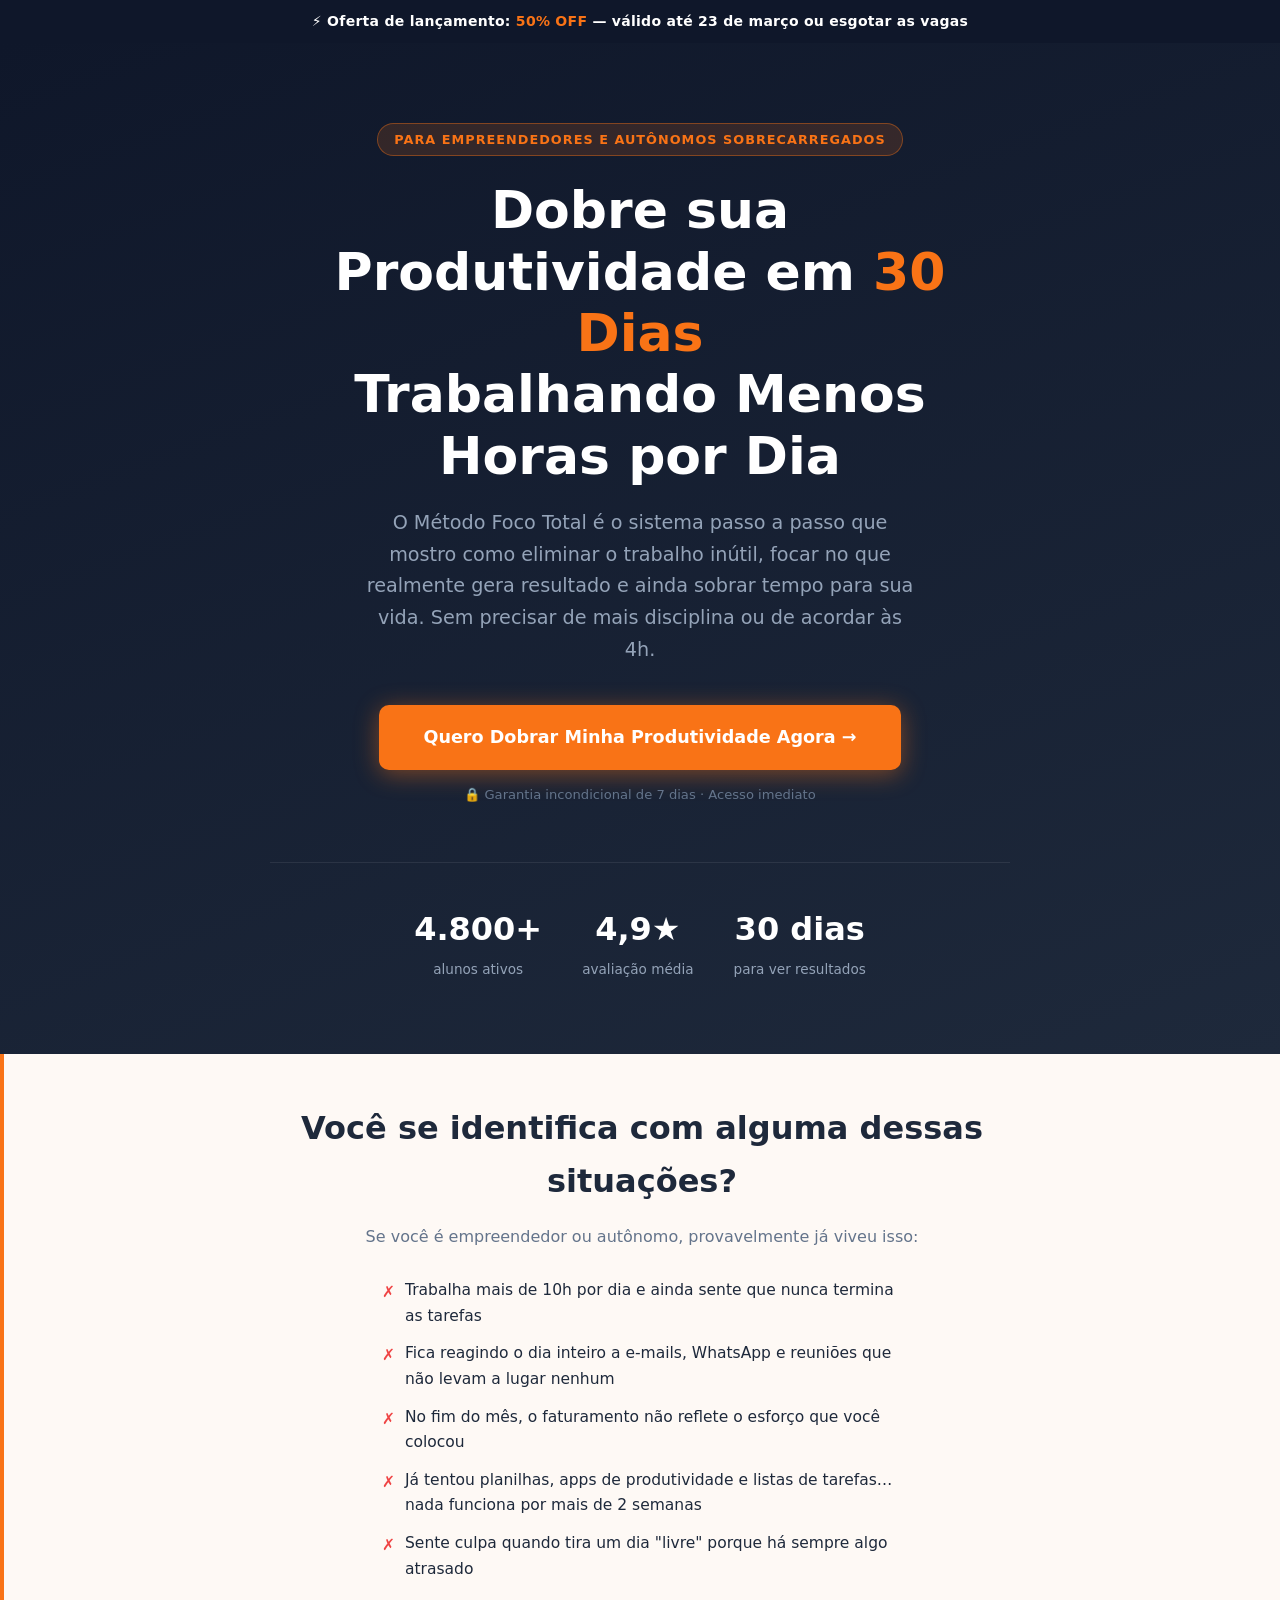
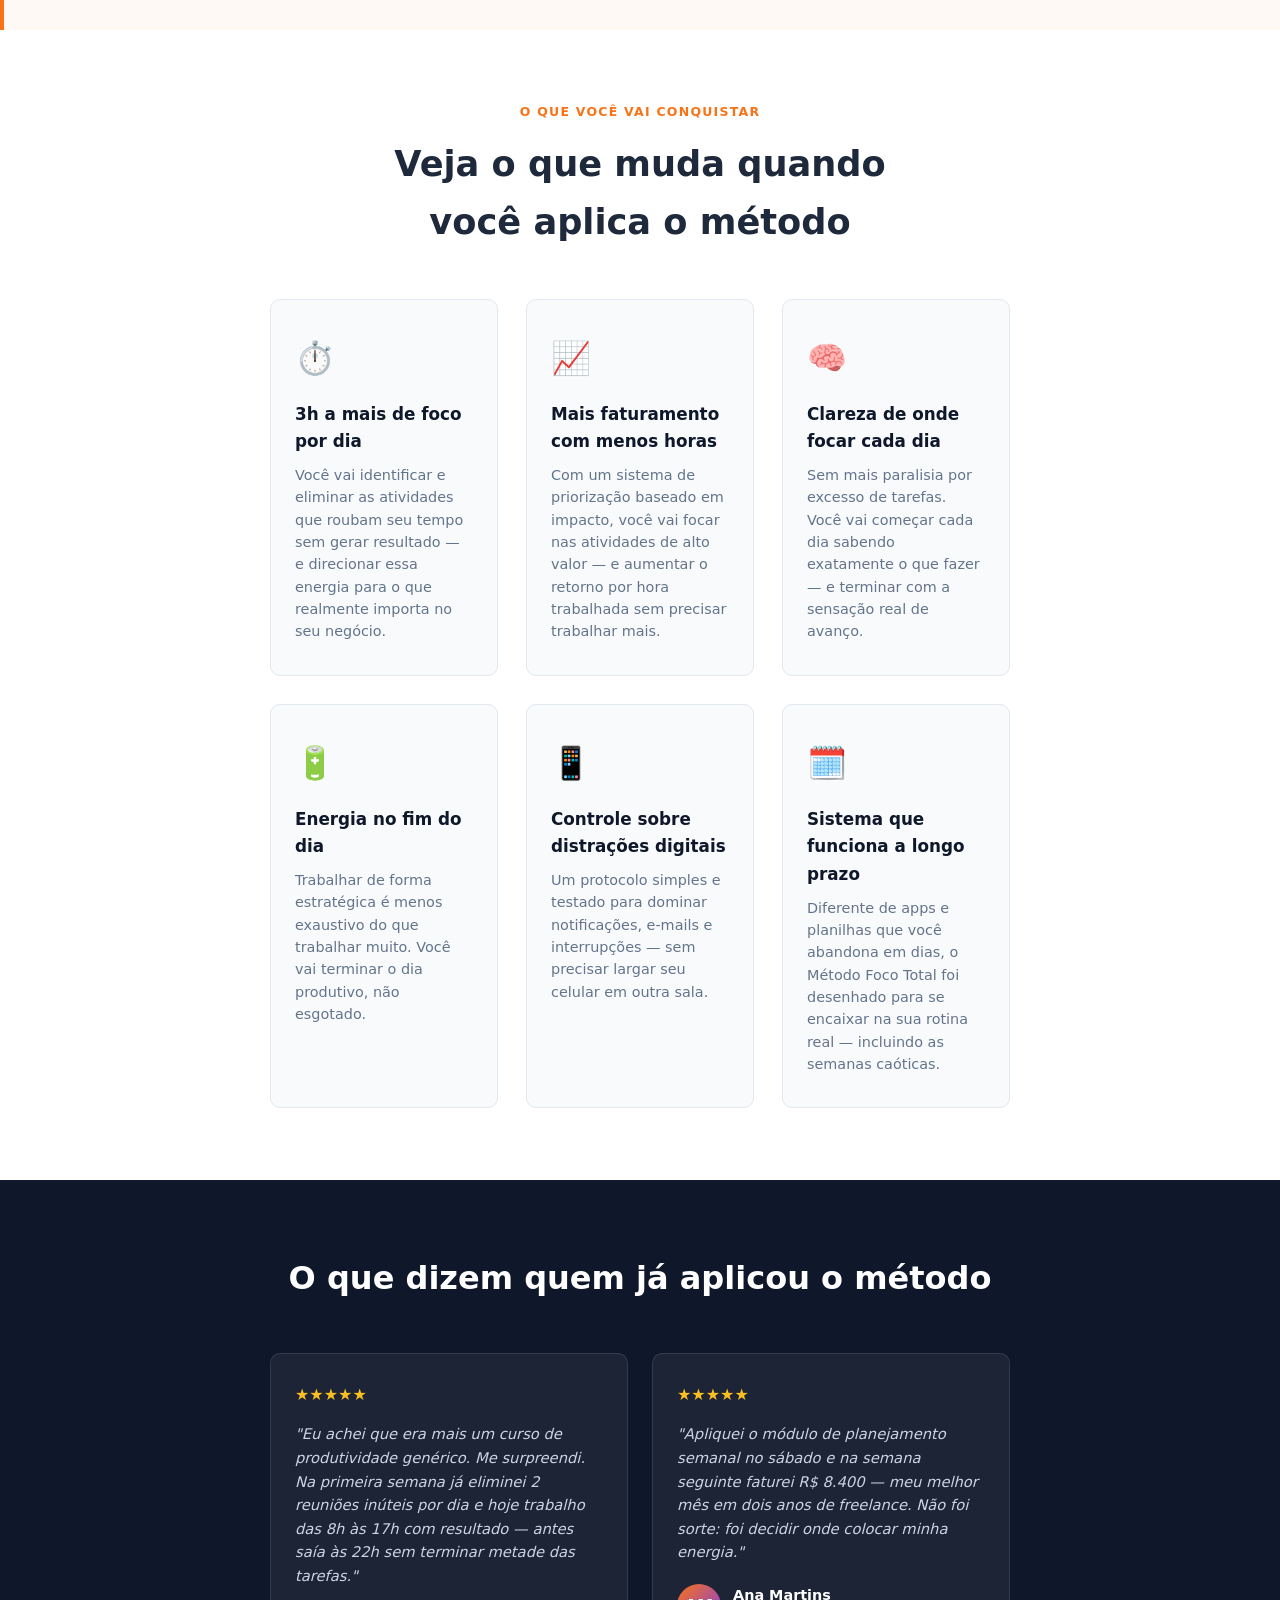
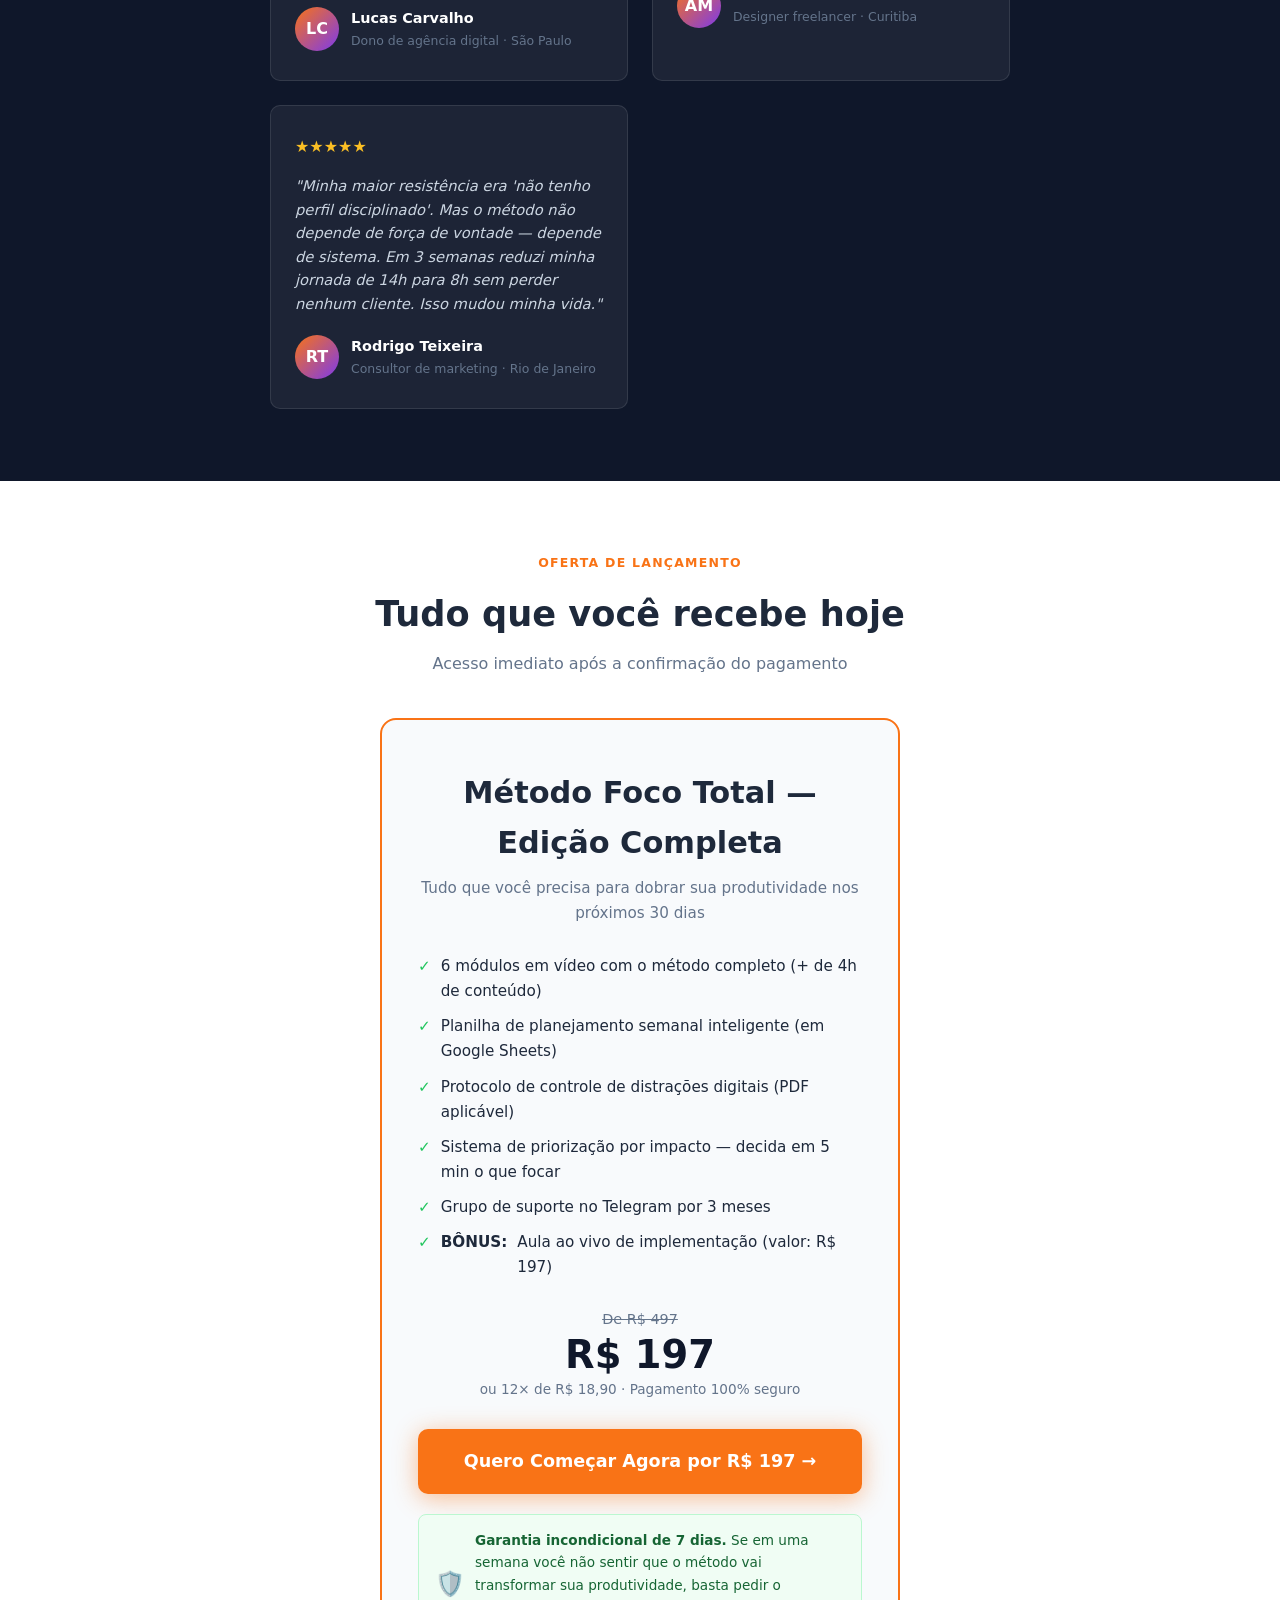
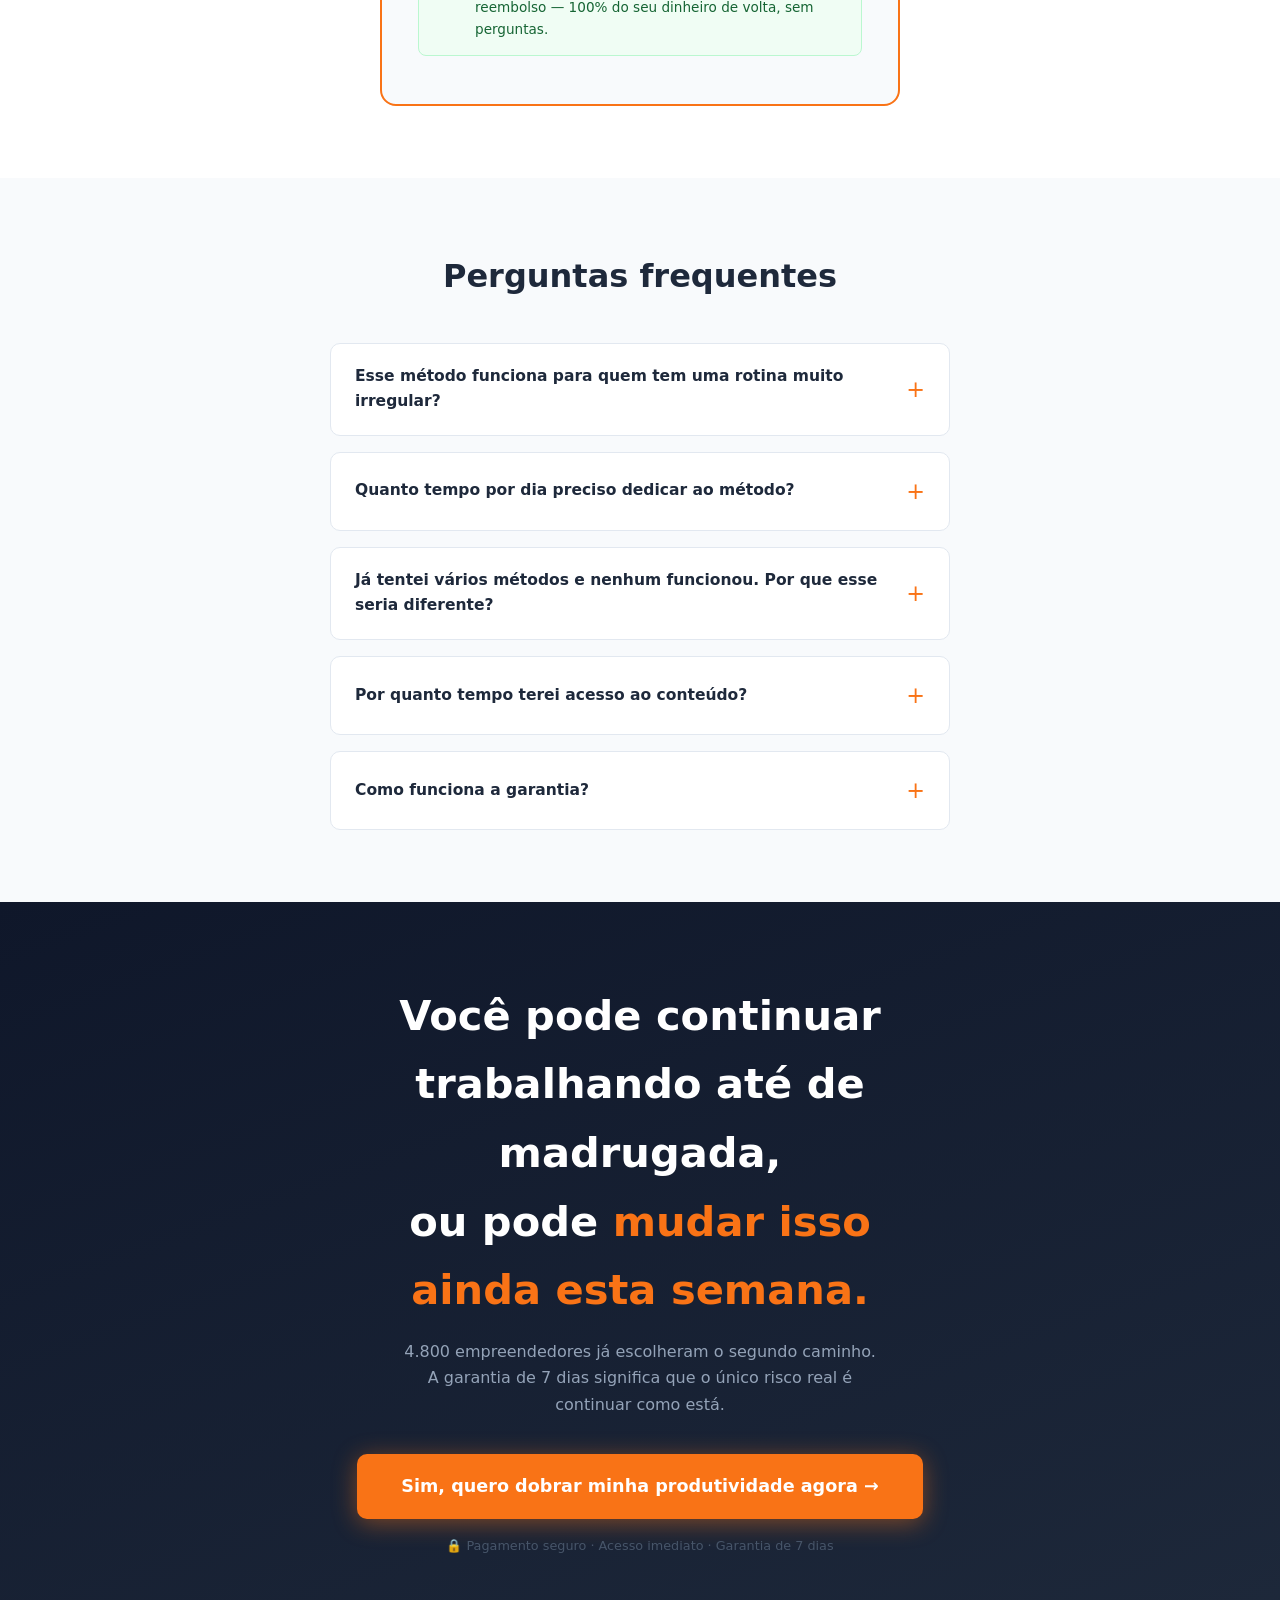
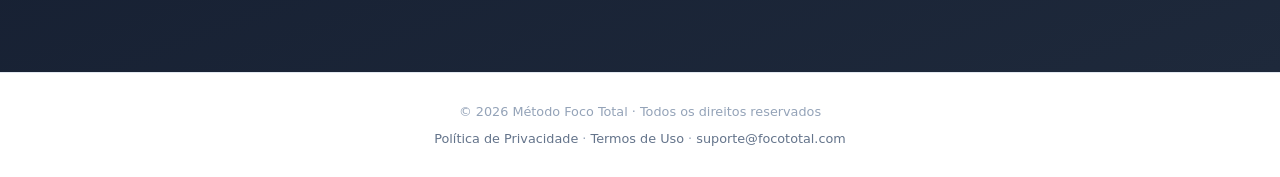
==== index.html @ 8e729e04 "Rename landing-page.html to index.html" ====
<!DOCTYPE html>
<html lang="pt-BR">
<head>
  <meta charset="UTF-8" />
  <meta name="viewport" content="width=device-width, initial-scale=1.0" />

  <!-- ✏️ COPY: Título da aba do navegador — inclua a promessa principal -->
  <title>Método Foco Total — Dobre sua Produtividade em 30 Dias</title>

  <meta
    name="description"
    content="Aprenda o sistema que mais de 4.800 empreendedores usam para trabalhar menos e faturar mais. Acesso imediato."
  />

  <style>
    /* ─────────────────────────────────────────────
       RESET & BASE
    ───────────────────────────────────────────── */
    *, *::before, *::after { box-sizing: border-box; margin: 0; padding: 0; }

    :root {
      --brand:       #f97316;   /* laranja — troque pela cor da sua marca */
      --brand-dark:  #c2410c;
      --dark:        #0f172a;
      --text:        #1e293b;
      --muted:       #64748b;
      --light:       #f8fafc;
      --white:       #ffffff;
      --radius:      10px;
      --max-width:   780px;
    }

    body {
      font-family: 'Segoe UI', system-ui, sans-serif;
      color: var(--text);
      background: var(--white);
      line-height: 1.65;
      -webkit-font-smoothing: antialiased;
    }

    img { max-width: 100%; display: block; }
    a   { text-decoration: none; }

    .container {
      width: min(100%, var(--max-width));
      margin-inline: auto;
      padding-inline: 20px;
    }

    /* ─────────────────────────────────────────────
       BARRA DE URGÊNCIA  ← ELEMENTO DE CRO #1
       Cria senso de escassez sem ser agressivo
    ───────────────────────────────────────────── */
    .urgency-bar {
      background: var(--dark);
      color: var(--white);
      text-align: center;
      padding: 10px 20px;
      font-size: 0.875rem;
      font-weight: 600;
      letter-spacing: 0.02em;
    }

    .urgency-bar span { color: var(--brand); }

    /* ─────────────────────────────────────────────
       HERO  ← SEÇÃO MAIS CRÍTICA PARA CONVERSÃO
       Tudo acima do fold deve responder:
       "O que é? Para quem? Por que eu deveria me importar?"
    ───────────────────────────────────────────── */
    .hero {
      background: linear-gradient(160deg, #0f172a 0%, #1e293b 100%);
      color: var(--white);
      padding: 80px 20px 72px;
      text-align: center;
    }

    /* ✏️ COPY: Eyebrow — segmenta o público imediatamente */
    .eyebrow {
      display: inline-block;
      background: rgba(249,115,22,.15);
      color: var(--brand);
      border: 1px solid rgba(249,115,22,.4);
      border-radius: 100px;
      font-size: 0.8rem;
      font-weight: 700;
      letter-spacing: 0.08em;
      text-transform: uppercase;
      padding: 5px 16px;
      margin-bottom: 24px;
    }

    /* ✏️ COPY: Headline — use a fórmula: VERBO + RESULTADO ESPECÍFICO + PRAZO */
    .hero h1 {
      font-size: clamp(2rem, 5vw, 3.25rem);
      font-weight: 800;
      line-height: 1.18;
      max-width: 680px;
      margin: 0 auto 20px;
    }

    .hero h1 em {
      font-style: normal;
      color: var(--brand);
    }

    /* ✏️ COPY: Subheadline — reforce a promessa e elimine a maior objeção */
    .hero p.sub {
      font-size: clamp(1rem, 2.5vw, 1.2rem);
      color: #94a3b8;
      max-width: 560px;
      margin: 0 auto 40px;
    }

    /* ─── CTA PRINCIPAL ─── */
    .btn-primary {
      display: inline-block;
      background: var(--brand);
      color: var(--white);
      font-size: 1.1rem;
      font-weight: 700;
      padding: 18px 44px;
      border-radius: var(--radius);
      border: none;
      cursor: pointer;
      transition: background .2s, transform .1s;
      box-shadow: 0 4px 24px rgba(249,115,22,.45);
    }

    .btn-primary:hover  { background: var(--brand-dark); }
    .btn-primary:active { transform: scale(.98); }

    /* ✏️ COPY: Micro-copy abaixo do CTA — reduza o risco percebido */
    .hero .risk-reversal {
      font-size: 0.82rem;
      color: #64748b;
      margin-top: 14px;
    }

    /* ─── Prova numérica no hero ─── */
    .social-numbers {
      display: flex;
      justify-content: center;
      gap: 40px;
      flex-wrap: wrap;
      margin-top: 56px;
      padding-top: 40px;
      border-top: 1px solid rgba(255,255,255,.08);
    }

    .social-numbers .stat strong {
      display: block;
      font-size: 2rem;
      font-weight: 800;
      color: var(--white);
    }

    .social-numbers .stat span {
      font-size: 0.85rem;
      color: #94a3b8;
    }

    /* ─────────────────────────────────────────────
       PROBLEMA  ← SEÇÃO DE EMPATIA / AGITAÇÃO
       Nomear a dor aumenta a identificação do visitante
    ───────────────────────────────────────────── */
    .problem {
      background: #fef9f5;
      border-left: 4px solid var(--brand);
      padding: 48px 20px;
      text-align: center;
    }

    .problem h2 {
      font-size: clamp(1.4rem, 3vw, 2rem);
      font-weight: 800;
      margin-bottom: 16px;
    }

    .problem p {
      color: var(--muted);
      max-width: 560px;
      margin: 0 auto;
    }

    .pain-list {
      list-style: none;
      max-width: 520px;
      margin: 28px auto 0;
      text-align: left;
      display: grid;
      gap: 12px;
    }

    .pain-list li {
      display: flex;
      align-items: flex-start;
      gap: 10px;
      color: var(--text);
      font-size: 0.97rem;
    }

    .pain-list li::before {
      content: '✗';
      color: #ef4444;
      font-weight: 700;
      flex-shrink: 0;
      margin-top: 2px;
    }

    /* ─────────────────────────────────────────────
       BENEFÍCIOS  ← SEÇÃO DE SOLUÇÃO
       Benefício = resultado, não feature
    ───────────────────────────────────────────── */
    .benefits {
      padding: 72px 20px;
      text-align: center;
    }

    .section-label {
      font-size: 0.78rem;
      font-weight: 700;
      letter-spacing: 0.1em;
      text-transform: uppercase;
      color: var(--brand);
      margin-bottom: 12px;
    }

    .benefits h2 {
      font-size: clamp(1.5rem, 3.5vw, 2.2rem);
      font-weight: 800;
      max-width: 560px;
      margin: 0 auto 48px;
    }

    .benefits-grid {
      display: grid;
      grid-template-columns: repeat(auto-fit, minmax(220px, 1fr));
      gap: 28px;
    }

    .benefit-card {
      background: var(--light);
      border-radius: var(--radius);
      padding: 32px 24px;
      text-align: left;
      border: 1px solid #e2e8f0;
      transition: box-shadow .2s;
    }

    .benefit-card:hover { box-shadow: 0 8px 32px rgba(0,0,0,.08); }

    .benefit-card .icon {
      font-size: 2rem;
      margin-bottom: 16px;
    }

    .benefit-card h3 {
      font-size: 1.05rem;
      font-weight: 700;
      margin-bottom: 8px;
      color: var(--dark);
    }

    .benefit-card p {
      font-size: 0.9rem;
      color: var(--muted);
      line-height: 1.55;
    }

    /* ─────────────────────────────────────────────
       PROVA SOCIAL — DEPOIMENTOS
       Use depoimentos específicos com resultado mensurável
    ───────────────────────────────────────────── */
    .testimonials {
      background: var(--dark);
      color: var(--white);
      padding: 72px 20px;
      text-align: center;
    }

    .testimonials h2 {
      font-size: clamp(1.4rem, 3vw, 2rem);
      font-weight: 800;
      margin-bottom: 48px;
    }

    .testimonials-grid {
      display: grid;
      grid-template-columns: repeat(auto-fit, minmax(240px, 1fr));
      gap: 24px;
    }

    .testimonial-card {
      background: rgba(255,255,255,.06);
      border: 1px solid rgba(255,255,255,.1);
      border-radius: var(--radius);
      padding: 28px 24px;
      text-align: left;
    }

    .stars { color: #fbbf24; font-size: 1rem; margin-bottom: 14px; }

    .testimonial-card blockquote {
      font-size: 0.92rem;
      color: #cbd5e1;
      line-height: 1.6;
      margin-bottom: 20px;
      font-style: italic;
    }

    .testimonial-card .author {
      display: flex;
      align-items: center;
      gap: 12px;
    }

    .author-avatar {
      width: 44px;
      height: 44px;
      border-radius: 50%;
      background: linear-gradient(135deg, var(--brand), #7c3aed);
      display: flex;
      align-items: center;
      justify-content: center;
      font-weight: 700;
      font-size: 1rem;
      color: white;
      flex-shrink: 0;
    }

    .author-name  { font-weight: 700; font-size: 0.9rem; }
    .author-title { font-size: 0.78rem; color: #64748b; }

    /* ─────────────────────────────────────────────
       OFERTA  ← ÂNCORA DE PREÇO + GARANTIA
       Mostre o valor antes do preço; ofereça garantia
    ───────────────────────────────────────────── */
    .offer {
      padding: 72px 20px;
      text-align: center;
    }

    .offer-box {
      background: var(--light);
      border: 2px solid var(--brand);
      border-radius: 16px;
      padding: 48px 36px;
      max-width: 520px;
      margin: 0 auto;
    }

    .offer h2 {
      font-size: clamp(1.4rem, 3vw, 1.9rem);
      font-weight: 800;
      margin-bottom: 8px;
    }

    .offer .offer-sub {
      color: var(--muted);
      margin-bottom: 28px;
      font-size: 0.95rem;
    }

    .offer-includes {
      list-style: none;
      text-align: left;
      margin-bottom: 28px;
      display: grid;
      gap: 10px;
    }

    .offer-includes li {
      display: flex;
      align-items: flex-start;
      gap: 10px;
      font-size: 0.95rem;
    }

    .offer-includes li::before {
      content: '✓';
      color: #22c55e;
      font-weight: 800;
      flex-shrink: 0;
    }

    /* ✏️ COPY: Ancoragem de preço — mostre o valor original riscado */
    .price-anchor {
      font-size: 0.9rem;
      color: var(--muted);
      text-decoration: line-through;
      margin-bottom: 4px;
    }

    .price-main {
      font-size: 2.4rem;
      font-weight: 900;
      color: var(--dark);
      line-height: 1;
      margin-bottom: 4px;
    }

    .price-sub {
      font-size: 0.85rem;
      color: var(--muted);
      margin-bottom: 28px;
    }

    /* ✏️ COPY: Garantia — remova o risco residual */
    .guarantee {
      display: flex;
      align-items: center;
      gap: 10px;
      background: #f0fdf4;
      border: 1px solid #bbf7d0;
      border-radius: 8px;
      padding: 14px 16px;
      font-size: 0.85rem;
      color: #166534;
      text-align: left;
      margin-top: 20px;
    }

    .guarantee .shield { font-size: 1.5rem; flex-shrink: 0; }

    /* ─────────────────────────────────────────────
       FAQ  ← QUEBRA DE OBJEÇÕES FINAIS
    ───────────────────────────────────────────── */
    .faq {
      background: var(--light);
      padding: 72px 20px;
    }

    .faq h2 {
      font-size: clamp(1.4rem, 3vw, 2rem);
      font-weight: 800;
      text-align: center;
      margin-bottom: 40px;
    }

    .faq-list {
      max-width: 620px;
      margin: 0 auto;
      display: grid;
      gap: 16px;
    }

    details {
      background: var(--white);
      border: 1px solid #e2e8f0;
      border-radius: var(--radius);
      padding: 20px 24px;
      cursor: pointer;
    }

    details[open] { border-color: var(--brand); }

    summary {
      font-weight: 700;
      font-size: 0.97rem;
      list-style: none;
      display: flex;
      justify-content: space-between;
      align-items: center;
      gap: 12px;
    }

    summary::after {
      content: '+';
      color: var(--brand);
      font-size: 1.4rem;
      font-weight: 300;
      flex-shrink: 0;
      transition: transform .2s;
    }

    details[open] summary::after { transform: rotate(45deg); }

    details p {
      font-size: 0.9rem;
      color: var(--muted);
      margin-top: 14px;
      line-height: 1.65;
    }

    /* ─────────────────────────────────────────────
       CTA FINAL  ← ÚLTIMA CHANCE DE CONVERTER
       Reforce a urgência e repita a garantia
    ───────────────────────────────────────────── */
    .cta-final {
      background: linear-gradient(160deg, #0f172a 0%, #1e293b 100%);
      color: var(--white);
      padding: 80px 20px;
      text-align: center;
    }

    .cta-final h2 {
      font-size: clamp(1.6rem, 4vw, 2.6rem);
      font-weight: 800;
      max-width: 600px;
      margin: 0 auto 14px;
    }

    .cta-final h2 em {
      font-style: normal;
      color: var(--brand);
    }

    .cta-final p {
      color: #94a3b8;
      max-width: 480px;
      margin: 0 auto 36px;
    }

    /* ─────────────────────────────────────────────
       FOOTER MINIMALISTA  ← sem links de saída
    ───────────────────────────────────────────── */
    footer {
      padding: 28px 20px;
      text-align: center;
      font-size: 0.8rem;
      color: #94a3b8;
      border-top: 1px solid #e2e8f0;
    }

    footer a { color: #64748b; }

    /* ─────────────────────────────────────────────
       RESPONSIVIDADE
    ───────────────────────────────────────────── */
    @media (max-width: 480px) {
      .social-numbers { gap: 24px; }
      .offer-box { padding: 32px 20px; }
      .btn-primary { width: 100%; text-align: center; padding: 18px 24px; }
    }
  </style>
</head>

<body>

  <!-- ══════════════════════════════════════════
       BARRA DE URGÊNCIA
       ✏️ Copy: Limite real de vagas ou promoção com prazo
  ══════════════════════════════════════════ -->
  <div class="urgency-bar">
    ⚡ Oferta de lançamento: <span>50% OFF</span> — válido até 23 de março ou esgotar as vagas
  </div>


  <!-- ══════════════════════════════════════════
       HERO
  ══════════════════════════════════════════ -->
  <section class="hero">
    <div class="container">

      <!-- Eyebrow — segmenta o visitante certo -->
      <span class="eyebrow">Para empreendedores e autônomos sobrecarregados</span>

      <!--
        ✏️ HEADLINE — fórmula: VERBO FORTE + RESULTADO ESPECÍFICO + PRAZO
        Exemplos alternativos:
        • "Pare de Trocar Horas por Dinheiro — e Comece a Escalar com o Método Foco Total"
        • "Como 4.800 Empreendedores Recuperaram 3h por Dia Sem Abrir Mão do Faturamento"
      -->
      <h1>
        Dobre sua Produtividade em <em>30 Dias</em><br>
        Trabalhando Menos Horas por Dia
      </h1>

      <!--
        ✏️ SUBHEADLINE — reforce a promessa e elimine a maior objeção
        ("Não preciso de mais disciplina, preciso de um sistema que funcione de verdade")
      -->
      <p class="sub">
        O Método Foco Total é o sistema passo a passo que mostro como eliminar
        o trabalho inútil, focar no que realmente gera resultado e ainda sobrar
        tempo para sua vida. Sem precisar de mais disciplina ou de acordar às 4h.
      </p>

      <!--
        ✏️ CTA — use verbos de ação + benefício imediato
        Evite: "Comprar agora", "Clique aqui"
        Prefira: "Quero dobrar minha produtividade", "Começar hoje mesmo"
      -->
      <a href="#oferta" class="btn-primary">
        Quero Dobrar Minha Produtividade Agora →
      </a>

      <!-- Micro-copy: elimina o risco residual -->
      <p class="risk-reversal">🔒 Garantia incondicional de 7 dias · Acesso imediato</p>

      <!-- Prova numérica no hero -->
      <div class="social-numbers">
        <div class="stat">
          <strong>4.800+</strong>
          <span>alunos ativos</span>
        </div>
        <div class="stat">
          <strong>4,9★</strong>
          <span>avaliação média</span>
        </div>
        <div class="stat">
          <strong>30 dias</strong>
          <span>para ver resultados</span>
        </div>
      </div>

    </div>
  </section>


  <!-- ══════════════════════════════════════════
       PROBLEMA / AGITAÇÃO
       Quem se identifica com a dor, se sente compreendido
       e fica mais propenso a seguir em frente
  ══════════════════════════════════════════ -->
  <section class="problem">
    <div class="container">

      <h2>Você se identifica com alguma dessas situações?</h2>
      <p>Se você é empreendedor ou autônomo, provavelmente já viveu isso:</p>

      <!--
        ✏️ COPY: Use dores bem específicas, não genéricas
        Quanto mais específico, mais o visitante pensa "é exatamente o meu caso"
      -->
      <ul class="pain-list">
        <li>Trabalha mais de 10h por dia e ainda sente que nunca termina as tarefas</li>
        <li>Fica reagindo o dia inteiro a e-mails, WhatsApp e reuniões que não levam a lugar nenhum</li>
        <li>No fim do mês, o faturamento não reflete o esforço que você colocou</li>
        <li>Já tentou planilhas, apps de produtividade e listas de tarefas… nada funciona por mais de 2 semanas</li>
        <li>Sente culpa quando tira um dia "livre" porque há sempre algo atrasado</li>
      </ul>

    </div>
  </section>


  <!-- ══════════════════════════════════════════
       BENEFÍCIOS
       Benefício = transformação/resultado, não feature
  ══════════════════════════════════════════ -->
  <section class="benefits">
    <div class="container">

      <p class="section-label">O que você vai conquistar</p>

      <!--
        ✏️ COPY: Headline de benefícios — opções:
        • "O que muda quando você aplica o Método Foco Total"
        • "Resultados que nossos alunos relatam em até 30 dias"
      -->
      <h2>Veja o que muda quando você aplica o método</h2>

      <div class="benefits-grid">

        <!-- ✏️ 6 benefícios transformacionais (não features!) -->

        <div class="benefit-card">
          <div class="icon">⏱️</div>
          <h3>3h a mais de foco por dia</h3>
          <p>
            Você vai identificar e eliminar as atividades que roubam seu tempo
            sem gerar resultado — e direcionar essa energia para o que realmente
            importa no seu negócio.
          </p>
        </div>

        <div class="benefit-card">
          <div class="icon">📈</div>
          <h3>Mais faturamento com menos horas</h3>
          <p>
            Com um sistema de priorização baseado em impacto, você vai focar
            nas atividades de alto valor — e aumentar o retorno por hora
            trabalhada sem precisar trabalhar mais.
          </p>
        </div>

        <div class="benefit-card">
          <div class="icon">🧠</div>
          <h3>Clareza de onde focar cada dia</h3>
          <p>
            Sem mais paralisia por excesso de tarefas. Você vai começar cada
            dia sabendo exatamente o que fazer — e terminar com a sensação
            real de avanço.
          </p>
        </div>

        <div class="benefit-card">
          <div class="icon">🔋</div>
          <h3>Energia no fim do dia</h3>
          <p>
            Trabalhar de forma estratégica é menos exaustivo do que trabalhar
            muito. Você vai terminar o dia produtivo, não esgotado.
          </p>
        </div>

        <div class="benefit-card">
          <div class="icon">📱</div>
          <h3>Controle sobre distrações digitais</h3>
          <p>
            Um protocolo simples e testado para dominar notificações, e-mails
            e interrupções — sem precisar largar seu celular em outra sala.
          </p>
        </div>

        <div class="benefit-card">
          <div class="icon">🗓️</div>
          <h3>Sistema que funciona a longo prazo</h3>
          <p>
            Diferente de apps e planilhas que você abandona em dias, o Método
            Foco Total foi desenhado para se encaixar na sua rotina real —
            incluindo as semanas caóticas.
          </p>
        </div>

      </div>
    </div>
  </section>


  <!-- ══════════════════════════════════════════
       PROVA SOCIAL — DEPOIMENTOS
       Use: nome completo, cargo/contexto, resultado específico com número
  ══════════════════════════════════════════ -->
  <section class="testimonials">
    <div class="container">

      <h2>O que dizem quem já aplicou o método</h2>

      <div class="testimonials-grid">

        <!--
          ✏️ COPY: Depoimento ideal tem:
          1. Ceticismo inicial ("eu achei que não ia funcionar pra mim")
          2. Resultado específico com número ("economizei 2h/dia")
          3. Benefício emocional ("me sinto no controle pela primeira vez")
        -->

        <div class="testimonial-card">
          <div class="stars">★★★★★</div>
          <blockquote>
            "Eu achei que era mais um curso de produtividade genérico. Me
            surpreendi. Na primeira semana já eliminei 2 reuniões inúteis por
            dia e hoje trabalho das 8h às 17h com resultado — antes saía às 22h
            sem terminar metade das tarefas."
          </blockquote>
          <div class="author">
            <div class="author-avatar">LC</div>
            <div>
              <div class="author-name">Lucas Carvalho</div>
              <div class="author-title">Dono de agência digital · São Paulo</div>
            </div>
          </div>
        </div>

        <div class="testimonial-card">
          <div class="stars">★★★★★</div>
          <blockquote>
            "Apliquei o módulo de planejamento semanal no sábado e na semana
            seguinte faturei R$ 8.400 — meu melhor mês em dois anos de
            freelance. Não foi sorte: foi decidir onde colocar minha energia."
          </blockquote>
          <div class="author">
            <div class="author-avatar">AM</div>
            <div>
              <div class="author-name">Ana Martins</div>
              <div class="author-title">Designer freelancer · Curitiba</div>
            </div>
          </div>
        </div>

        <div class="testimonial-card">
          <div class="stars">★★★★★</div>
          <blockquote>
            "Minha maior resistência era 'não tenho perfil disciplinado'. Mas o
            método não depende de força de vontade — depende de sistema. Em 3
            semanas reduzi minha jornada de 14h para 8h sem perder nenhum
            cliente. Isso mudou minha vida."
          </blockquote>
          <div class="author">
            <div class="author-avatar">RT</div>
            <div>
              <div class="author-name">Rodrigo Teixeira</div>
              <div class="author-title">Consultor de marketing · Rio de Janeiro</div>
            </div>
          </div>
        </div>

      </div>
    </div>
  </section>


  <!-- ══════════════════════════════════════════
       OFERTA  ← APRESENTE O PRODUTO COM VALOR
       Antes do preço, mostre tudo que está incluso
  ══════════════════════════════════════════ -->
  <section class="offer" id="oferta">
    <div class="container">

      <p class="section-label">Oferta de lançamento</p>
      <h2 style="text-align:center;font-size:clamp(1.5rem,3.5vw,2.2rem);font-weight:800;margin-bottom:8px;">
        Tudo que você recebe hoje
      </h2>
      <p style="text-align:center;color:var(--muted);margin-bottom:40px;">
        Acesso imediato após a confirmação do pagamento
      </p>

      <div class="offer-box">

        <h2>Método Foco Total — Edição Completa</h2>
        <p class="offer-sub">Tudo que você precisa para dobrar sua produtividade nos próximos 30 dias</p>

        <!--
          ✏️ COPY: O que está incluso — seja detalhado, inclua o "resultado" de cada item
        -->
        <ul class="offer-includes">
          <li>6 módulos em vídeo com o método completo (+ de 4h de conteúdo)</li>
          <li>Planilha de planejamento semanal inteligente (em Google Sheets)</li>
          <li>Protocolo de controle de distrações digitais (PDF aplicável)</li>
          <li>Sistema de priorização por impacto — decida em 5 min o que focar</li>
          <li>Grupo de suporte no Telegram por 3 meses</li>
          <li><strong>BÔNUS:</strong> Aula ao vivo de implementação (valor: R$ 197)</li>
        </ul>

        <!-- Ancoragem de preço -->
        <p class="price-anchor">De R$ 497</p>
        <p class="price-main">R$ 197</p>
        <p class="price-sub">ou 12× de R$ 18,90 · Pagamento 100% seguro</p>

        <a href="#" class="btn-primary" style="width:100%;display:block;text-align:center;">
          Quero Começar Agora por R$ 197 →
        </a>

        <!-- Garantia — reduza o risco ao mínimo -->
        <div class="guarantee">
          <span class="shield">🛡️</span>
          <div>
            <strong>Garantia incondicional de 7 dias.</strong> Se em uma semana você não
            sentir que o método vai transformar sua produtividade, basta pedir o
            reembolso — 100% do seu dinheiro de volta, sem perguntas.
          </div>
        </div>

      </div>

    </div>
  </section>


  <!-- ══════════════════════════════════════════
       FAQ — QUEBRE AS ÚLTIMAS OBJEÇÕES
       Pesquise as dúvidas reais do seu público
  ══════════════════════════════════════════ -->
  <section class="faq">
    <div class="container">

      <h2>Perguntas frequentes</h2>

      <div class="faq-list">

        <details>
          <summary>Esse método funciona para quem tem uma rotina muito irregular?</summary>
          <p>
            Sim — ele foi criado exatamente para isso. A maioria dos sistemas de
            produtividade parte do pressuposto que você tem uma rotina estável.
            O Método Foco Total inclui um protocolo específico para semanas
            caóticas, viagens e imprevistos.
          </p>
        </details>

        <details>
          <summary>Quanto tempo por dia preciso dedicar ao método?</summary>
          <p>
            O sistema de planejamento leva 15 minutos por semana + 5 minutos por
            dia. A proposta não é adicionar tarefas na sua agenda — é reorganizar
            as que já existem.
          </p>
        </details>

        <details>
          <summary>Já tentei vários métodos e nenhum funcionou. Por que esse seria diferente?</summary>
          <p>
            A maioria dos métodos exige força de vontade. O Foco Total estrutura
            seu ambiente e suas decisões para que a opção mais produtiva seja
            também a mais fácil. O módulo 2 explica exatamente por que os outros
            métodos falham — e como contornar isso.
          </p>
        </details>

        <details>
          <summary>Por quanto tempo terei acesso ao conteúdo?</summary>
          <p>
            Acesso vitalício. Você pode assistir quantas vezes quiser, no seu
            ritmo, e terá acesso a todas as atualizações futuras sem custo adicional.
          </p>
        </details>

        <details>
          <summary>Como funciona a garantia?</summary>
          <p>
            Você tem 7 dias a partir da compra para pedir reembolso, sem
            justificativa. Basta enviar um e-mail para suporte@focototal.com e o
            valor é estornado integralmente em até 5 dias úteis.
          </p>
        </details>

      </div>

    </div>
  </section>


  <!-- ══════════════════════════════════════════
       CTA FINAL
       Reforce a transformação e a urgência
  ══════════════════════════════════════════ -->
  <section class="cta-final">
    <div class="container">

      <!--
        ✏️ COPY: CTA final — apele para a identidade desejada, não apenas para o produto
        "Você pode continuar trocando horas por resultado... ou pode mudar isso hoje."
      -->
      <h2>
        Você pode continuar trabalhando até de madrugada,<br>
        ou pode <em>mudar isso ainda esta semana.</em>
      </h2>

      <p>
        4.800 empreendedores já escolheram o segundo caminho.
        A garantia de 7 dias significa que o único risco real é continuar como está.
      </p>

      <a href="#oferta" class="btn-primary">
        Sim, quero dobrar minha produtividade agora →
      </a>

      <p style="font-size:0.8rem;color:#475569;margin-top:16px;">
        🔒 Pagamento seguro · Acesso imediato · Garantia de 7 dias
      </p>

    </div>
  </section>


  <!-- ══════════════════════════════════════════
       FOOTER — MÍNIMO, SEM LINKS DE SAÍDA
  ══════════════════════════════════════════ -->
  <footer>
    <p>© 2026 Método Foco Total · Todos os direitos reservados</p>
    <p style="margin-top:6px;">
      <a href="#">Política de Privacidade</a> ·
      <a href="#">Termos de Uso</a> ·
      <a href="mailto:suporte@focototal.com">suporte@focototal.com</a>
    </p>
  </footer>

</body>
</html>
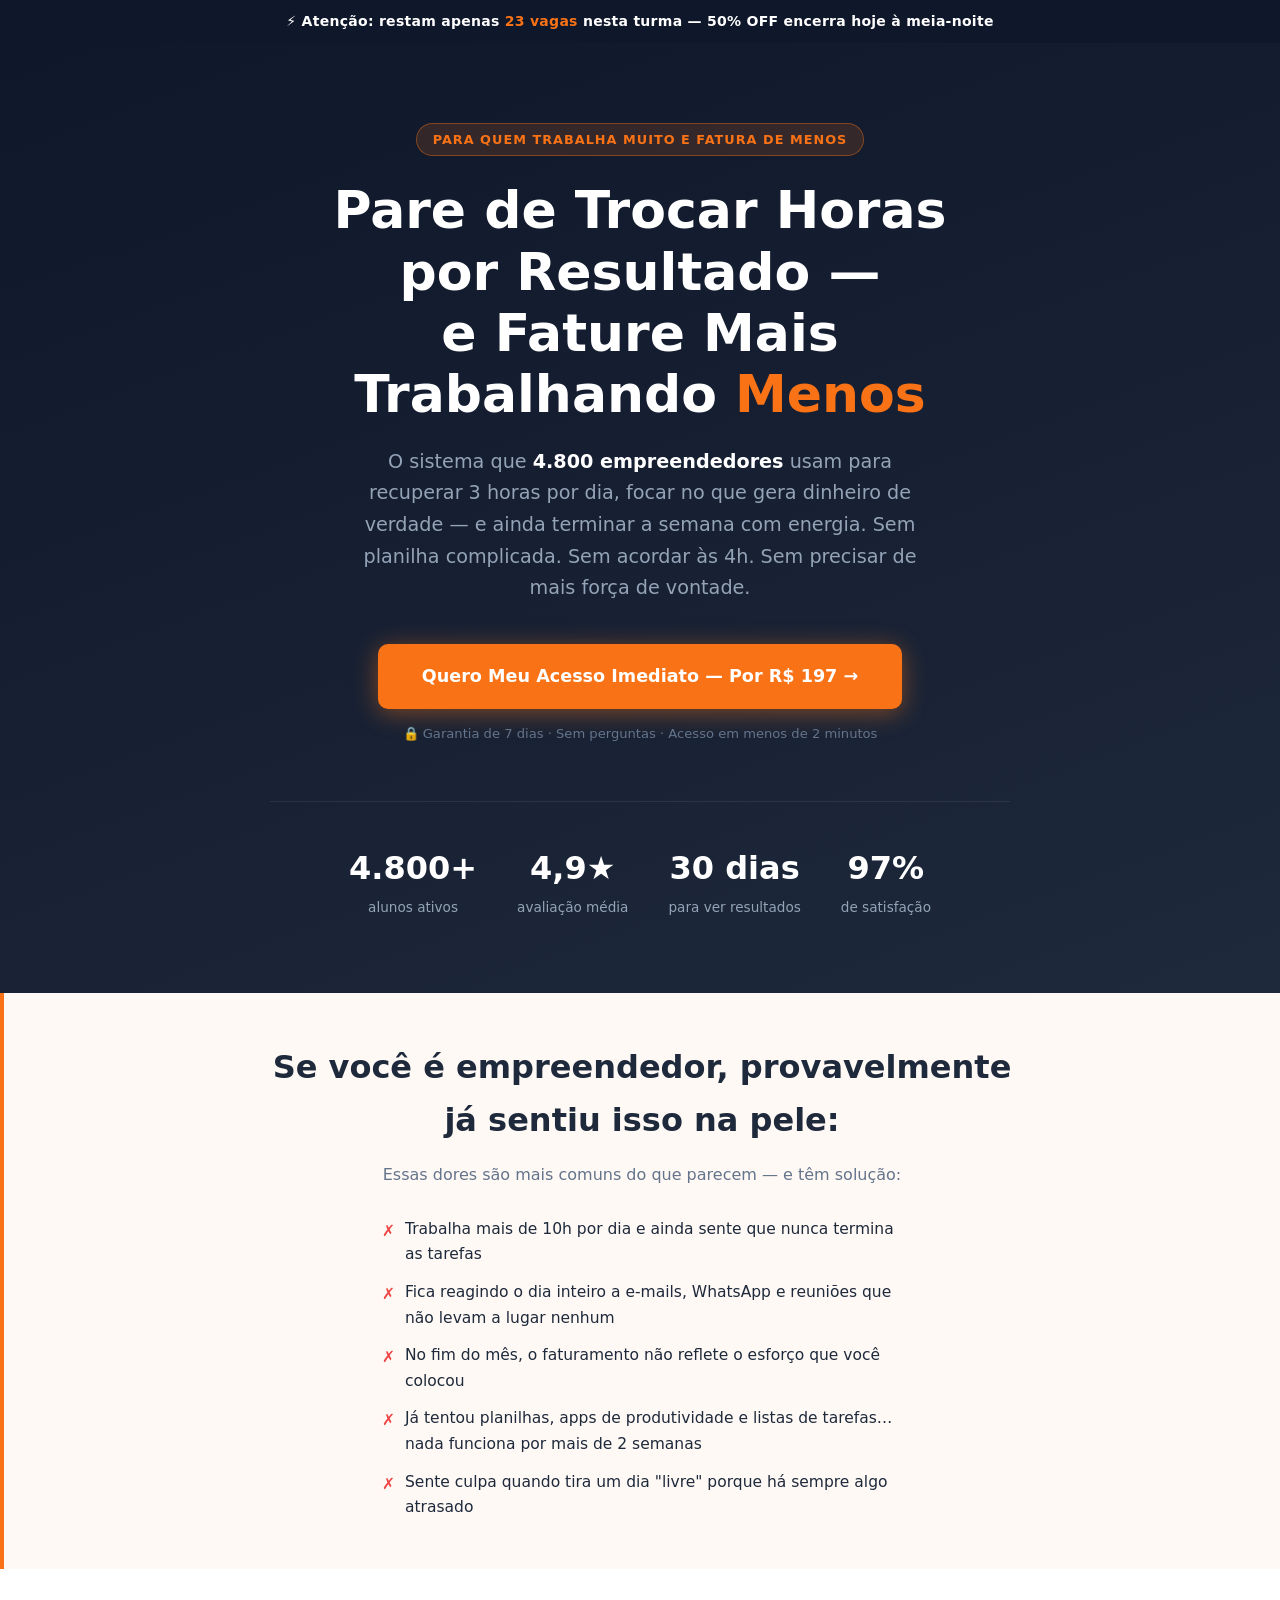
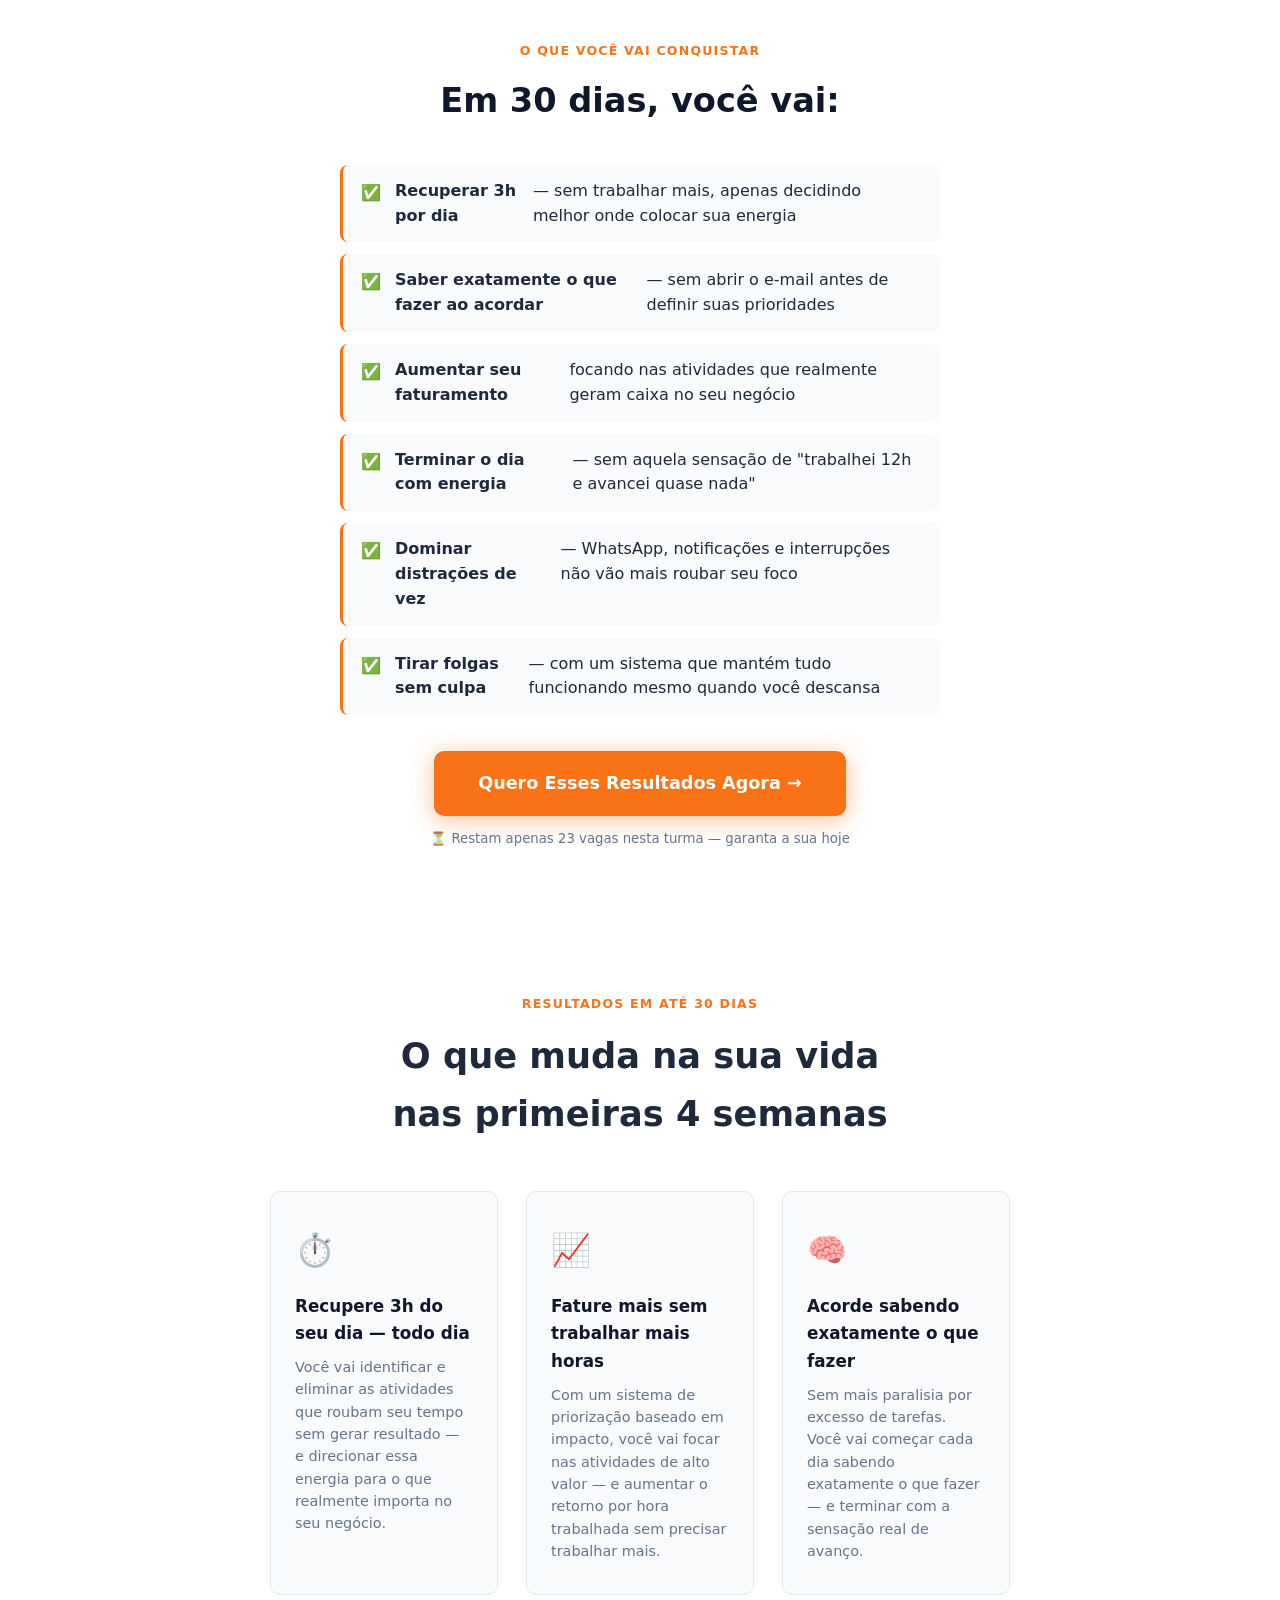
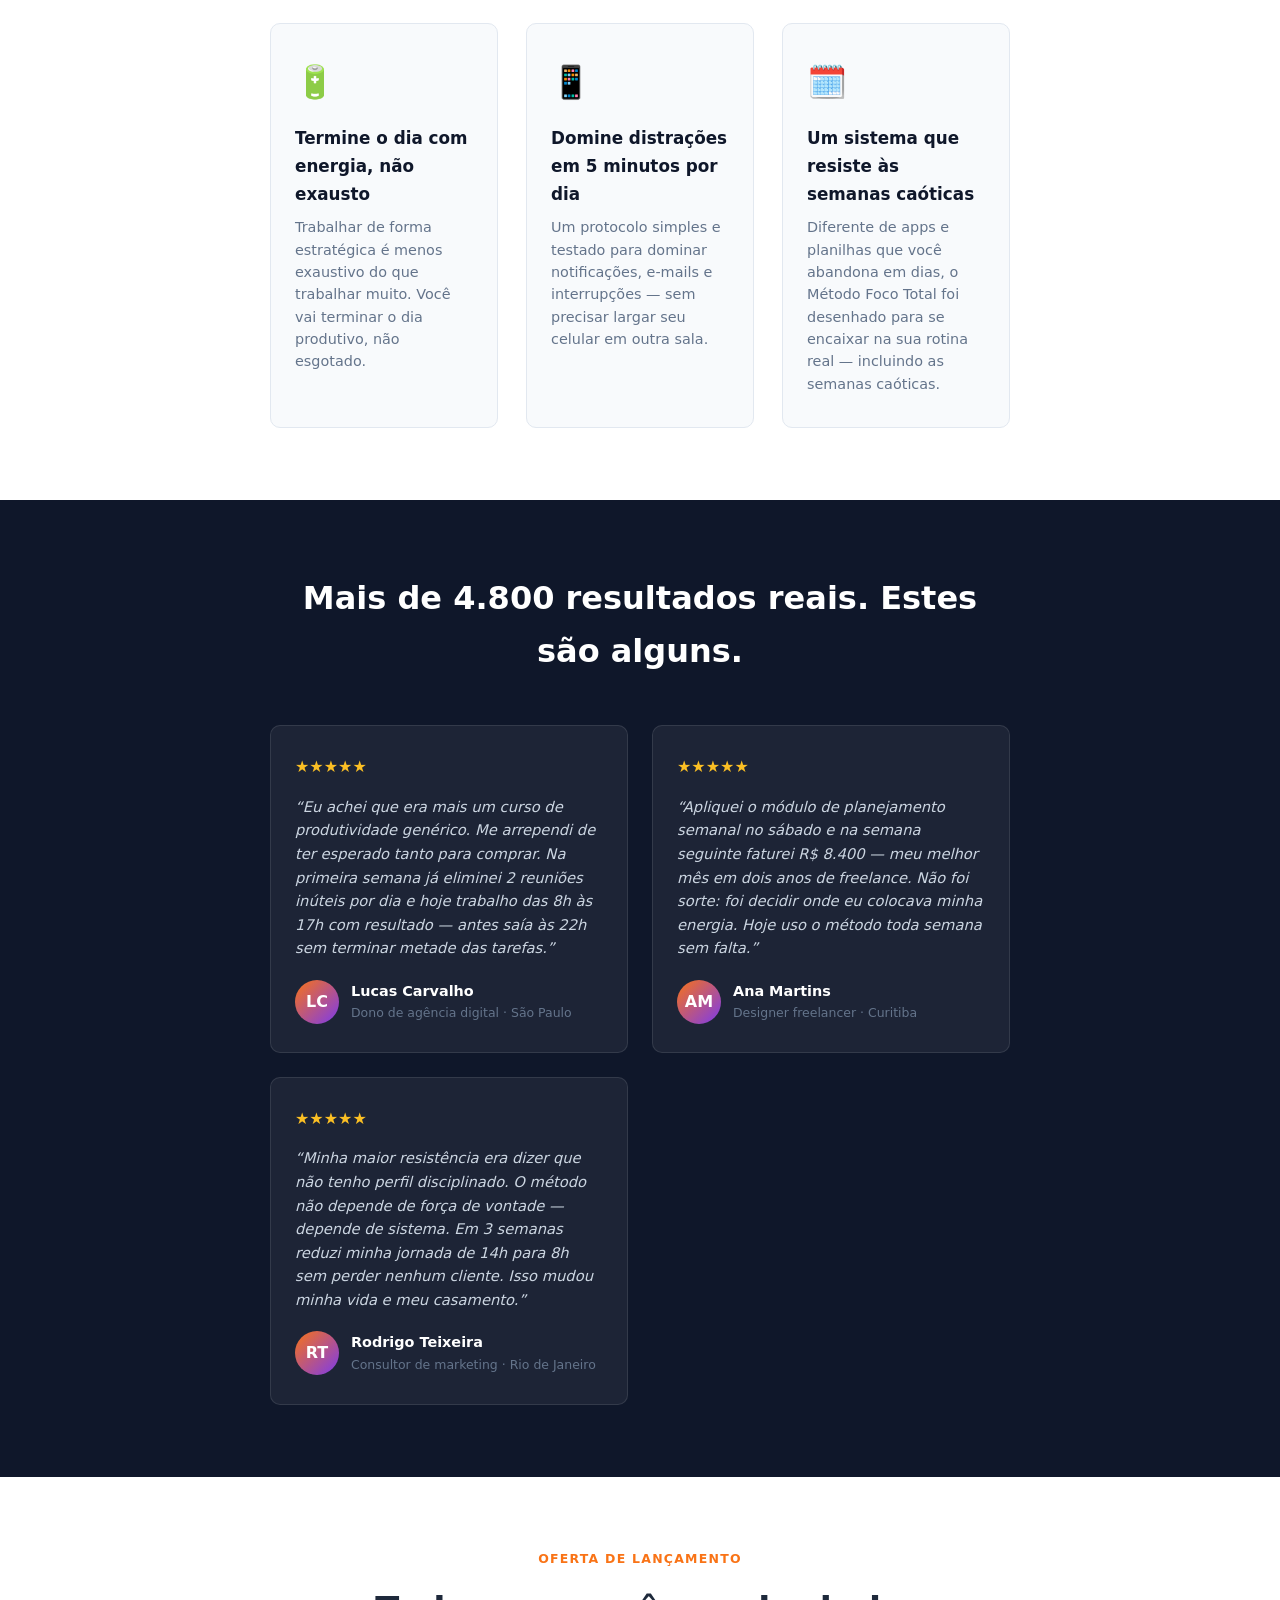
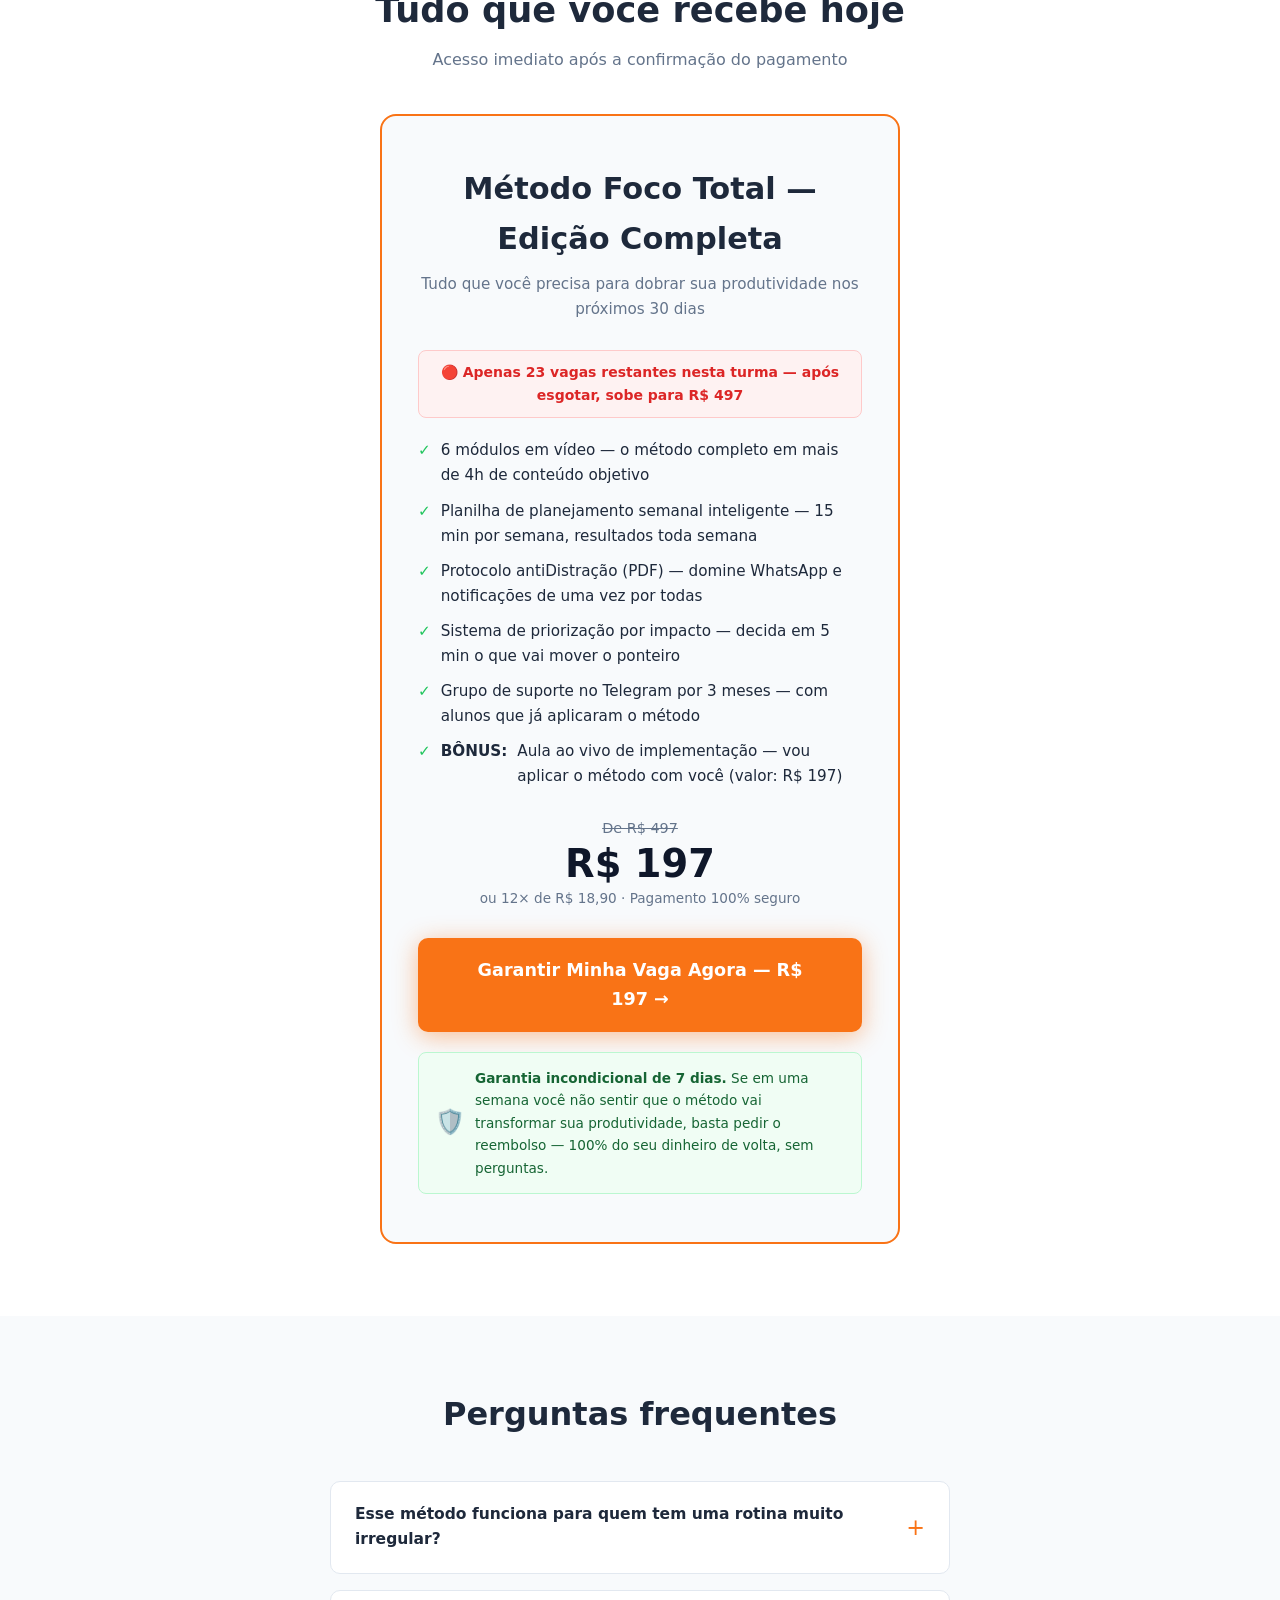
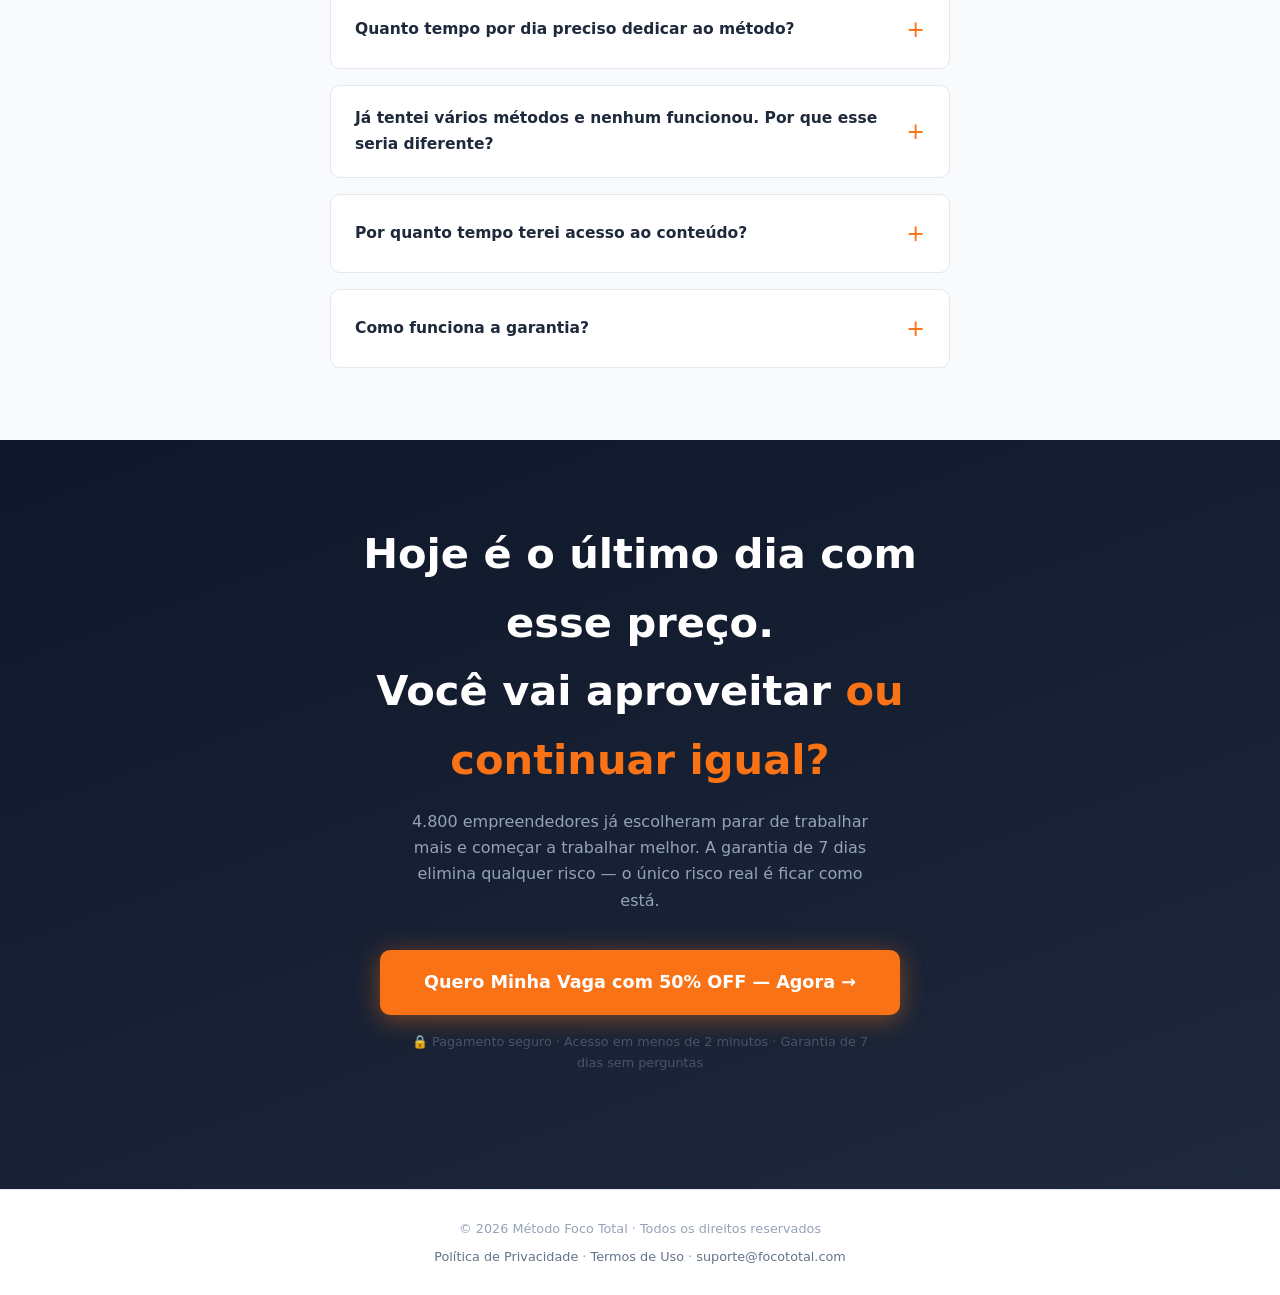
==== commit c16fbc4f: "Add files via upload" ====
--- a/index.html
+++ b/index.html
@@ -12,538 +12,54 @@
     content="Aprenda o sistema que mais de 4.800 empreendedores usam para trabalhar menos e faturar mais. Acesso imediato."
   />
 
-  <style>
-    /* ─────────────────────────────────────────────
-       RESET & BASE
-    ───────────────────────────────────────────── */
-    *, *::before, *::after { box-sizing: border-box; margin: 0; padding: 0; }
-
-    :root {
-      --brand:       #f97316;   /* laranja — troque pela cor da sua marca */
-      --brand-dark:  #c2410c;
-      --dark:        #0f172a;
-      --text:        #1e293b;
-      --muted:       #64748b;
-      --light:       #f8fafc;
-      --white:       #ffffff;
-      --radius:      10px;
-      --max-width:   780px;
-    }
-
-    body {
-      font-family: 'Segoe UI', system-ui, sans-serif;
-      color: var(--text);
-      background: var(--white);
-      line-height: 1.65;
-      -webkit-font-smoothing: antialiased;
-    }
-
-    img { max-width: 100%; display: block; }
-    a   { text-decoration: none; }
-
-    .container {
-      width: min(100%, var(--max-width));
-      margin-inline: auto;
-      padding-inline: 20px;
-    }
-
-    /* ─────────────────────────────────────────────
-       BARRA DE URGÊNCIA  ← ELEMENTO DE CRO #1
-       Cria senso de escassez sem ser agressivo
-    ───────────────────────────────────────────── */
-    .urgency-bar {
-      background: var(--dark);
-      color: var(--white);
-      text-align: center;
-      padding: 10px 20px;
-      font-size: 0.875rem;
-      font-weight: 600;
-      letter-spacing: 0.02em;
-    }
-
-    .urgency-bar span { color: var(--brand); }
-
-    /* ─────────────────────────────────────────────
-       HERO  ← SEÇÃO MAIS CRÍTICA PARA CONVERSÃO
-       Tudo acima do fold deve responder:
-       "O que é? Para quem? Por que eu deveria me importar?"
-    ───────────────────────────────────────────── */
-    .hero {
-      background: linear-gradient(160deg, #0f172a 0%, #1e293b 100%);
-      color: var(--white);
-      padding: 80px 20px 72px;
-      text-align: center;
-    }
-
-    /* ✏️ COPY: Eyebrow — segmenta o público imediatamente */
-    .eyebrow {
-      display: inline-block;
-      background: rgba(249,115,22,.15);
-      color: var(--brand);
-      border: 1px solid rgba(249,115,22,.4);
-      border-radius: 100px;
-      font-size: 0.8rem;
-      font-weight: 700;
-      letter-spacing: 0.08em;
-      text-transform: uppercase;
-      padding: 5px 16px;
-      margin-bottom: 24px;
-    }
-
-    /* ✏️ COPY: Headline — use a fórmula: VERBO + RESULTADO ESPECÍFICO + PRAZO */
-    .hero h1 {
-      font-size: clamp(2rem, 5vw, 3.25rem);
-      font-weight: 800;
-      line-height: 1.18;
-      max-width: 680px;
-      margin: 0 auto 20px;
-    }
-
-    .hero h1 em {
-      font-style: normal;
-      color: var(--brand);
-    }
-
-    /* ✏️ COPY: Subheadline — reforce a promessa e elimine a maior objeção */
-    .hero p.sub {
-      font-size: clamp(1rem, 2.5vw, 1.2rem);
-      color: #94a3b8;
-      max-width: 560px;
-      margin: 0 auto 40px;
-    }
-
-    /* ─── CTA PRINCIPAL ─── */
-    .btn-primary {
-      display: inline-block;
-      background: var(--brand);
-      color: var(--white);
-      font-size: 1.1rem;
-      font-weight: 700;
-      padding: 18px 44px;
-      border-radius: var(--radius);
-      border: none;
-      cursor: pointer;
-      transition: background .2s, transform .1s;
-      box-shadow: 0 4px 24px rgba(249,115,22,.45);
-    }
-
-    .btn-primary:hover  { background: var(--brand-dark); }
-    .btn-primary:active { transform: scale(.98); }
-
-    /* ✏️ COPY: Micro-copy abaixo do CTA — reduza o risco percebido */
-    .hero .risk-reversal {
-      font-size: 0.82rem;
-      color: #64748b;
-      margin-top: 14px;
-    }
-
-    /* ─── Prova numérica no hero ─── */
-    .social-numbers {
-      display: flex;
-      justify-content: center;
-      gap: 40px;
-      flex-wrap: wrap;
-      margin-top: 56px;
-      padding-top: 40px;
-      border-top: 1px solid rgba(255,255,255,.08);
-    }
-
-    .social-numbers .stat strong {
-      display: block;
-      font-size: 2rem;
-      font-weight: 800;
-      color: var(--white);
-    }
-
-    .social-numbers .stat span {
-      font-size: 0.85rem;
-      color: #94a3b8;
-    }
-
-    /* ─────────────────────────────────────────────
-       PROBLEMA  ← SEÇÃO DE EMPATIA / AGITAÇÃO
-       Nomear a dor aumenta a identificação do visitante
-    ───────────────────────────────────────────── */
-    .problem {
-      background: #fef9f5;
-      border-left: 4px solid var(--brand);
-      padding: 48px 20px;
-      text-align: center;
-    }
-
-    .problem h2 {
-      font-size: clamp(1.4rem, 3vw, 2rem);
-      font-weight: 800;
-      margin-bottom: 16px;
-    }
-
-    .problem p {
-      color: var(--muted);
-      max-width: 560px;
-      margin: 0 auto;
-    }
-
-    .pain-list {
-      list-style: none;
-      max-width: 520px;
-      margin: 28px auto 0;
-      text-align: left;
-      display: grid;
-      gap: 12px;
-    }
-
-    .pain-list li {
-      display: flex;
-      align-items: flex-start;
-      gap: 10px;
-      color: var(--text);
-      font-size: 0.97rem;
-    }
-
-    .pain-list li::before {
-      content: '✗';
-      color: #ef4444;
-      font-weight: 700;
-      flex-shrink: 0;
-      margin-top: 2px;
-    }
-
-    /* ─────────────────────────────────────────────
-       BENEFÍCIOS  ← SEÇÃO DE SOLUÇÃO
-       Benefício = resultado, não feature
-    ───────────────────────────────────────────── */
-    .benefits {
-      padding: 72px 20px;
-      text-align: center;
-    }
-
-    .section-label {
-      font-size: 0.78rem;
-      font-weight: 700;
-      letter-spacing: 0.1em;
-      text-transform: uppercase;
-      color: var(--brand);
-      margin-bottom: 12px;
-    }
-
-    .benefits h2 {
-      font-size: clamp(1.5rem, 3.5vw, 2.2rem);
-      font-weight: 800;
-      max-width: 560px;
-      margin: 0 auto 48px;
-    }
-
-    .benefits-grid {
-      display: grid;
-      grid-template-columns: repeat(auto-fit, minmax(220px, 1fr));
-      gap: 28px;
-    }
-
-    .benefit-card {
-      background: var(--light);
-      border-radius: var(--radius);
-      padding: 32px 24px;
-      text-align: left;
-      border: 1px solid #e2e8f0;
-      transition: box-shadow .2s;
-    }
-
-    .benefit-card:hover { box-shadow: 0 8px 32px rgba(0,0,0,.08); }
-
-    .benefit-card .icon {
-      font-size: 2rem;
-      margin-bottom: 16px;
-    }
-
-    .benefit-card h3 {
-      font-size: 1.05rem;
-      font-weight: 700;
-      margin-bottom: 8px;
-      color: var(--dark);
-    }
-
-    .benefit-card p {
-      font-size: 0.9rem;
-      color: var(--muted);
-      line-height: 1.55;
-    }
-
-    /* ─────────────────────────────────────────────
-       PROVA SOCIAL — DEPOIMENTOS
-       Use depoimentos específicos com resultado mensurável
-    ───────────────────────────────────────────── */
-    .testimonials {
-      background: var(--dark);
-      color: var(--white);
-      padding: 72px 20px;
-      text-align: center;
-    }
-
-    .testimonials h2 {
-      font-size: clamp(1.4rem, 3vw, 2rem);
-      font-weight: 800;
-      margin-bottom: 48px;
-    }
-
-    .testimonials-grid {
-      display: grid;
-      grid-template-columns: repeat(auto-fit, minmax(240px, 1fr));
-      gap: 24px;
-    }
-
-    .testimonial-card {
-      background: rgba(255,255,255,.06);
-      border: 1px solid rgba(255,255,255,.1);
-      border-radius: var(--radius);
-      padding: 28px 24px;
-      text-align: left;
-    }
-
-    .stars { color: #fbbf24; font-size: 1rem; margin-bottom: 14px; }
-
-    .testimonial-card blockquote {
-      font-size: 0.92rem;
-      color: #cbd5e1;
-      line-height: 1.6;
-      margin-bottom: 20px;
-      font-style: italic;
-    }
-
-    .testimonial-card .author {
-      display: flex;
-      align-items: center;
-      gap: 12px;
-    }
-
-    .author-avatar {
-      width: 44px;
-      height: 44px;
-      border-radius: 50%;
-      background: linear-gradient(135deg, var(--brand), #7c3aed);
-      display: flex;
-      align-items: center;
-      justify-content: center;
-      font-weight: 700;
-      font-size: 1rem;
-      color: white;
-      flex-shrink: 0;
-    }
-
-    .author-name  { font-weight: 700; font-size: 0.9rem; }
-    .author-title { font-size: 0.78rem; color: #64748b; }
-
-    /* ─────────────────────────────────────────────
-       OFERTA  ← ÂNCORA DE PREÇO + GARANTIA
-       Mostre o valor antes do preço; ofereça garantia
-    ───────────────────────────────────────────── */
-    .offer {
-      padding: 72px 20px;
-      text-align: center;
-    }
-
-    .offer-box {
-      background: var(--light);
-      border: 2px solid var(--brand);
-      border-radius: 16px;
-      padding: 48px 36px;
-      max-width: 520px;
-      margin: 0 auto;
-    }
-
-    .offer h2 {
-      font-size: clamp(1.4rem, 3vw, 1.9rem);
-      font-weight: 800;
-      margin-bottom: 8px;
-    }
-
-    .offer .offer-sub {
-      color: var(--muted);
-      margin-bottom: 28px;
-      font-size: 0.95rem;
-    }
-
-    .offer-includes {
-      list-style: none;
-      text-align: left;
-      margin-bottom: 28px;
-      display: grid;
-      gap: 10px;
-    }
-
-    .offer-includes li {
-      display: flex;
-      align-items: flex-start;
-      gap: 10px;
-      font-size: 0.95rem;
-    }
-
-    .offer-includes li::before {
-      content: '✓';
-      color: #22c55e;
-      font-weight: 800;
-      flex-shrink: 0;
-    }
-
-    /* ✏️ COPY: Ancoragem de preço — mostre o valor original riscado */
-    .price-anchor {
-      font-size: 0.9rem;
-      color: var(--muted);
-      text-decoration: line-through;
-      margin-bottom: 4px;
-    }
-
-    .price-main {
-      font-size: 2.4rem;
-      font-weight: 900;
-      color: var(--dark);
-      line-height: 1;
-      margin-bottom: 4px;
-    }
-
-    .price-sub {
-      font-size: 0.85rem;
-      color: var(--muted);
-      margin-bottom: 28px;
-    }
-
-    /* ✏️ COPY: Garantia — remova o risco residual */
-    .guarantee {
-      display: flex;
-      align-items: center;
-      gap: 10px;
-      background: #f0fdf4;
-      border: 1px solid #bbf7d0;
-      border-radius: 8px;
-      padding: 14px 16px;
-      font-size: 0.85rem;
-      color: #166534;
-      text-align: left;
-      margin-top: 20px;
-    }
-
-    .guarantee .shield { font-size: 1.5rem; flex-shrink: 0; }
-
-    /* ─────────────────────────────────────────────
-       FAQ  ← QUEBRA DE OBJEÇÕES FINAIS
-    ───────────────────────────────────────────── */
-    .faq {
-      background: var(--light);
-      padding: 72px 20px;
-    }
-
-    .faq h2 {
-      font-size: clamp(1.4rem, 3vw, 2rem);
-      font-weight: 800;
-      text-align: center;
-      margin-bottom: 40px;
-    }
-
-    .faq-list {
-      max-width: 620px;
-      margin: 0 auto;
-      display: grid;
-      gap: 16px;
-    }
-
-    details {
-      background: var(--white);
-      border: 1px solid #e2e8f0;
-      border-radius: var(--radius);
-      padding: 20px 24px;
-      cursor: pointer;
-    }
-
-    details[open] { border-color: var(--brand); }
-
-    summary {
-      font-weight: 700;
-      font-size: 0.97rem;
-      list-style: none;
-      display: flex;
-      justify-content: space-between;
-      align-items: center;
-      gap: 12px;
-    }
-
-    summary::after {
-      content: '+';
-      color: var(--brand);
-      font-size: 1.4rem;
-      font-weight: 300;
-      flex-shrink: 0;
-      transition: transform .2s;
-    }
-
-    details[open] summary::after { transform: rotate(45deg); }
-
-    details p {
-      font-size: 0.9rem;
-      color: var(--muted);
-      margin-top: 14px;
-      line-height: 1.65;
-    }
-
-    /* ─────────────────────────────────────────────
-       CTA FINAL  ← ÚLTIMA CHANCE DE CONVERTER
-       Reforce a urgência e repita a garantia
-    ───────────────────────────────────────────── */
-    .cta-final {
-      background: linear-gradient(160deg, #0f172a 0%, #1e293b 100%);
-      color: var(--white);
-      padding: 80px 20px;
-      text-align: center;
-    }
-
-    .cta-final h2 {
-      font-size: clamp(1.6rem, 4vw, 2.6rem);
-      font-weight: 800;
-      max-width: 600px;
-      margin: 0 auto 14px;
-    }
-
-    .cta-final h2 em {
-      font-style: normal;
-      color: var(--brand);
-    }
-
-    .cta-final p {
-      color: #94a3b8;
-      max-width: 480px;
-      margin: 0 auto 36px;
-    }
-
-    /* ─────────────────────────────────────────────
-       FOOTER MINIMALISTA  ← sem links de saída
-    ───────────────────────────────────────────── */
-    footer {
-      padding: 28px 20px;
-      text-align: center;
-      font-size: 0.8rem;
-      color: #94a3b8;
-      border-top: 1px solid #e2e8f0;
-    }
-
-    footer a { color: #64748b; }
-
-    /* ─────────────────────────────────────────────
-       RESPONSIVIDADE
-    ───────────────────────────────────────────── */
-    @media (max-width: 480px) {
-      .social-numbers { gap: 24px; }
-      .offer-box { padding: 32px 20px; }
-      .btn-primary { width: 100%; text-align: center; padding: 18px 24px; }
-    }
-  </style>
+  <!-- ═══════════════════════════════════════════════════════
+       GOOGLE TAG MANAGER — snippet do <head>
+       ⚠️ Substitua GTM-XXXXXXX pelo seu ID real do container
+  ═══════════════════════════════════════════════════════ -->
+  <script>(function(w,d,s,l,i){w[l]=w[l]||[];w[l].push({'gtm.start':
+  new Date().getTime(),event:'gtm.js'});var f=d.getElementsByTagName(s)[0],
+  j=d.createElement(s),dl=l!='dataLayer'?'&l='+l:'';j.async=true;j.src=
+  'https://www.googletagmanager.com/gtm.js?id='+i+dl;f.parentNode.insertBefore(j,f);
+  })(window,document,'script','dataLayer','GTM-XXXXXXX');</script>
+  <!-- Fim GTM head -->
+
+  <!-- ═══════════════════════════════════════════════════════
+       META PIXEL — código base
+       ⚠️ Substitua SEU_PIXEL_ID pelo seu ID real do Pixel
+  ═══════════════════════════════════════════════════════ -->
+  <script>
+    !function(f,b,e,v,n,t,s){if(f.fbq)return;n=f.fbq=function(){n.callMethod?
+    n.callMethod.apply(n,arguments):n.queue.push(arguments)};if(!f._fbq)f._fbq=n;
+    n.push=n;n.loaded=!0;n.version='2.0';n.queue=[];t=b.createElement(e);t.async=!0;
+    t.src=v;s=b.getElementsByTagName(e)[0];s.parentNode.insertBefore(t,s)}(window,
+    document,'script','https://connect.facebook.net/en_US/fbevents.js');
+    fbq('init', 'SEU_PIXEL_ID');
+  </script>
+  <noscript>
+    <img height="1" width="1" style="display:none"
+      src="https://www.facebook.com/tr?id=SEU_PIXEL_ID&ev=PageView&noscript=1" />
+  </noscript>
+  <!-- Fim Meta Pixel -->
+
+  <link rel="stylesheet" href="landing-page.css" />
 </head>
 
 <body>
+
+  <!-- ═══════════════════════════════════════════════════════
+       GOOGLE TAG MANAGER — snippet do <body> (noscript)
+       Obrigatório logo após a abertura da tag <body>
+  ═══════════════════════════════════════════════════════ -->
+  <noscript><iframe src="https://www.googletagmanager.com/ns.html?id=GTM-XXXXXXX"
+  height="0" width="0" style="display:none;visibility:hidden"></iframe></noscript>
+  <!-- Fim GTM noscript -->
 
   <!-- ══════════════════════════════════════════
        BARRA DE URGÊNCIA
        ✏️ Copy: Limite real de vagas ou promoção com prazo
   ══════════════════════════════════════════ -->
   <div class="urgency-bar">
-    ⚡ Oferta de lançamento: <span>50% OFF</span> — válido até 23 de março ou esgotar as vagas
+    ⚡ Atenção: restam apenas <span>23 vagas</span> nesta turma — 50% OFF encerra hoje à meia-noite
   </div>
 
 
@@ -554,7 +70,7 @@
     <div class="container">
 
       <!-- Eyebrow — segmenta o visitante certo -->
-      <span class="eyebrow">Para empreendedores e autônomos sobrecarregados</span>
+      <span class="eyebrow">Para quem trabalha muito e fatura de menos</span>
 
       <!--
         ✏️ HEADLINE — fórmula: VERBO FORTE + RESULTADO ESPECÍFICO + PRAZO
@@ -563,8 +79,8 @@
         • "Como 4.800 Empreendedores Recuperaram 3h por Dia Sem Abrir Mão do Faturamento"
       -->
       <h1>
-        Dobre sua Produtividade em <em>30 Dias</em><br>
-        Trabalhando Menos Horas por Dia
+        Pare de Trocar Horas por Resultado —<br>
+        e Fature Mais Trabalhando <em>Menos</em>
       </h1>
 
       <!--
@@ -572,9 +88,9 @@
         ("Não preciso de mais disciplina, preciso de um sistema que funcione de verdade")
       -->
       <p class="sub">
-        O Método Foco Total é o sistema passo a passo que mostro como eliminar
-        o trabalho inútil, focar no que realmente gera resultado e ainda sobrar
-        tempo para sua vida. Sem precisar de mais disciplina ou de acordar às 4h.
+        O sistema que <strong style="color:#fff">4.800 empreendedores</strong> usam para recuperar 3 horas por dia,
+        focar no que gera dinheiro de verdade — e ainda terminar a semana com energia.
+        Sem planilha complicada. Sem acordar às 4h. Sem precisar de mais força de vontade.
       </p>
 
       <!--
@@ -582,12 +98,12 @@
         Evite: "Comprar agora", "Clique aqui"
         Prefira: "Quero dobrar minha produtividade", "Começar hoje mesmo"
       -->
-      <a href="#oferta" class="btn-primary">
-        Quero Dobrar Minha Produtividade Agora →
+      <a href="sucesso.html" class="btn-primary" data-cta="hero" id="cta-hero">
+        Quero Meu Acesso Imediato — Por R$ 197 →
       </a>
 
       <!-- Micro-copy: elimina o risco residual -->
-      <p class="risk-reversal">🔒 Garantia incondicional de 7 dias · Acesso imediato</p>
+      <p class="risk-reversal">🔒 Garantia de 7 dias · Sem perguntas · Acesso em menos de 2 minutos</p>
 
       <!-- Prova numérica no hero -->
       <div class="social-numbers">
@@ -603,6 +119,10 @@
           <strong>30 dias</strong>
           <span>para ver resultados</span>
         </div>
+        <div class="stat">
+          <strong>97%</strong>
+          <span>de satisfação</span>
+        </div>
       </div>
 
     </div>
@@ -617,8 +137,8 @@
   <section class="problem">
     <div class="container">
 
-      <h2>Você se identifica com alguma dessas situações?</h2>
-      <p>Se você é empreendedor ou autônomo, provavelmente já viveu isso:</p>
+      <h2>Se você é empreendedor, provavelmente já sentiu isso na pele:</h2>
+      <p>Essas dores são mais comuns do que parecem — e têm solução:</p>
 
       <!--
         ✏️ COPY: Use dores bem específicas, não genéricas
@@ -637,20 +157,49 @@
 
 
   <!-- ══════════════════════════════════════════
+       QUICK WINS — BULLETS DE BENEFÍCIOS RÁPIDOS
+       O visitante escaneia em 20 segundos e já entende
+       o que vai ganhar — antes de ver o preço
+  ══════════════════════════════════════════ -->
+  <section class="quick-wins">
+    <div class="container">
+
+      <p class="section-label">O que você vai conquistar</p>
+      <h2 class="quick-wins__title">Em 30 dias, você vai:</h2>
+
+      <ul class="bullets">
+        <li><strong>Recuperar 3h por dia</strong> — sem trabalhar mais, apenas decidindo melhor onde colocar sua energia</li>
+        <li><strong>Saber exatamente o que fazer ao acordar</strong> — sem abrir o e-mail antes de definir suas prioridades</li>
+        <li><strong>Aumentar seu faturamento</strong> focando nas atividades que realmente geram caixa no seu negócio</li>
+        <li><strong>Terminar o dia com energia</strong> — sem aquela sensação de "trabalhei 12h e avancei quase nada"</li>
+        <li><strong>Dominar distrações de vez</strong> — WhatsApp, notificações e interrupções não vão mais roubar seu foco</li>
+        <li><strong>Tirar folgas sem culpa</strong> — com um sistema que mantém tudo funcionando mesmo quando você descansa</li>
+      </ul>
+
+      <div class="quick-wins__cta">
+        <a href="sucesso.html" class="btn-primary" data-cta="quick-wins" id="cta-quick-wins">Quero Esses Resultados Agora →</a>
+        <p class="quick-wins__note">⏳ Restam apenas 23 vagas nesta turma — garanta a sua hoje</p>
+      </div>
+
+    </div>
+  </section>
+
+
+  <!-- ══════════════════════════════════════════
        BENEFÍCIOS
        Benefício = transformação/resultado, não feature
   ══════════════════════════════════════════ -->
   <section class="benefits">
     <div class="container">
 
-      <p class="section-label">O que você vai conquistar</p>
+      <p class="section-label">Resultados em até 30 dias</p>
 
       <!--
         ✏️ COPY: Headline de benefícios — opções:
         • "O que muda quando você aplica o Método Foco Total"
         • "Resultados que nossos alunos relatam em até 30 dias"
       -->
-      <h2>Veja o que muda quando você aplica o método</h2>
+      <h2>O que muda na sua vida nas primeiras 4 semanas</h2>
 
       <div class="benefits-grid">
 
@@ -658,7 +207,7 @@
 
         <div class="benefit-card">
           <div class="icon">⏱️</div>
-          <h3>3h a mais de foco por dia</h3>
+          <h3>Recupere 3h do seu dia — todo dia</h3>
           <p>
             Você vai identificar e eliminar as atividades que roubam seu tempo
             sem gerar resultado — e direcionar essa energia para o que realmente
@@ -668,7 +217,7 @@
 
         <div class="benefit-card">
           <div class="icon">📈</div>
-          <h3>Mais faturamento com menos horas</h3>
+          <h3>Fature mais sem trabalhar mais horas</h3>
           <p>
             Com um sistema de priorização baseado em impacto, você vai focar
             nas atividades de alto valor — e aumentar o retorno por hora
@@ -678,7 +227,7 @@
 
         <div class="benefit-card">
           <div class="icon">🧠</div>
-          <h3>Clareza de onde focar cada dia</h3>
+          <h3>Acorde sabendo exatamente o que fazer</h3>
           <p>
             Sem mais paralisia por excesso de tarefas. Você vai começar cada
             dia sabendo exatamente o que fazer — e terminar com a sensação
@@ -688,7 +237,7 @@
 
         <div class="benefit-card">
           <div class="icon">🔋</div>
-          <h3>Energia no fim do dia</h3>
+          <h3>Termine o dia com energia, não exausto</h3>
           <p>
             Trabalhar de forma estratégica é menos exaustivo do que trabalhar
             muito. Você vai terminar o dia produtivo, não esgotado.
@@ -697,7 +246,7 @@
 
         <div class="benefit-card">
           <div class="icon">📱</div>
-          <h3>Controle sobre distrações digitais</h3>
+          <h3>Domine distrações em 5 minutos por dia</h3>
           <p>
             Um protocolo simples e testado para dominar notificações, e-mails
             e interrupções — sem precisar largar seu celular em outra sala.
@@ -706,7 +255,7 @@
 
         <div class="benefit-card">
           <div class="icon">🗓️</div>
-          <h3>Sistema que funciona a longo prazo</h3>
+          <h3>Um sistema que resiste às semanas caóticas</h3>
           <p>
             Diferente de apps e planilhas que você abandona em dias, o Método
             Foco Total foi desenhado para se encaixar na sua rotina real —
@@ -726,7 +275,7 @@
   <section class="testimonials">
     <div class="container">
 
-      <h2>O que dizem quem já aplicou o método</h2>
+      <h2>Mais de 4.800 resultados reais. Estes são alguns.</h2>
 
       <div class="testimonials-grid">
 
@@ -740,10 +289,9 @@
         <div class="testimonial-card">
           <div class="stars">★★★★★</div>
           <blockquote>
-            "Eu achei que era mais um curso de produtividade genérico. Me
-            surpreendi. Na primeira semana já eliminei 2 reuniões inúteis por
-            dia e hoje trabalho das 8h às 17h com resultado — antes saía às 22h
-            sem terminar metade das tarefas."
+            “Eu achei que era mais um curso de produtividade genérico. Me arrependi de ter esperado tanto para comprar.
+            Na primeira semana já eliminei 2 reuniões inúteis por dia e hoje trabalho das 8h às 17h com resultado —
+            antes saía às 22h sem terminar metade das tarefas.”
           </blockquote>
           <div class="author">
             <div class="author-avatar">LC</div>
@@ -757,9 +305,9 @@
         <div class="testimonial-card">
           <div class="stars">★★★★★</div>
           <blockquote>
-            "Apliquei o módulo de planejamento semanal no sábado e na semana
-            seguinte faturei R$ 8.400 — meu melhor mês em dois anos de
-            freelance. Não foi sorte: foi decidir onde colocar minha energia."
+            “Apliquei o módulo de planejamento semanal no sábado e na semana seguinte faturei R$ 8.400 —
+            meu melhor mês em dois anos de freelance. Não foi sorte: foi decidir onde eu colocava
+            minha energia. Hoje uso o método toda semana sem falta.”
           </blockquote>
           <div class="author">
             <div class="author-avatar">AM</div>
@@ -773,10 +321,9 @@
         <div class="testimonial-card">
           <div class="stars">★★★★★</div>
           <blockquote>
-            "Minha maior resistência era 'não tenho perfil disciplinado'. Mas o
-            método não depende de força de vontade — depende de sistema. Em 3
-            semanas reduzi minha jornada de 14h para 8h sem perder nenhum
-            cliente. Isso mudou minha vida."
+            “Minha maior resistência era dizer que não tenho perfil disciplinado. O método não depende
+            de força de vontade — depende de sistema. Em 3 semanas reduzi minha jornada de 14h para
+            8h sem perder nenhum cliente. Isso mudou minha vida e meu casamento.”
           </blockquote>
           <div class="author">
             <div class="author-avatar">RT</div>
@@ -812,16 +359,20 @@
         <h2>Método Foco Total — Edição Completa</h2>
         <p class="offer-sub">Tudo que você precisa para dobrar sua produtividade nos próximos 30 dias</p>
 
+        <!-- Escassez real: número de vagas restantes -->
+        <div class="scarcity-badge">
+          🔴 Apenas 23 vagas restantes nesta turma — após esgotar, sobe para R$ 497
+        </div>
         <!--
           ✏️ COPY: O que está incluso — seja detalhado, inclua o "resultado" de cada item
         -->
         <ul class="offer-includes">
-          <li>6 módulos em vídeo com o método completo (+ de 4h de conteúdo)</li>
-          <li>Planilha de planejamento semanal inteligente (em Google Sheets)</li>
-          <li>Protocolo de controle de distrações digitais (PDF aplicável)</li>
-          <li>Sistema de priorização por impacto — decida em 5 min o que focar</li>
-          <li>Grupo de suporte no Telegram por 3 meses</li>
-          <li><strong>BÔNUS:</strong> Aula ao vivo de implementação (valor: R$ 197)</li>
+          <li>6 módulos em vídeo — o método completo em mais de 4h de conteúdo objetivo</li>
+          <li>Planilha de planejamento semanal inteligente — 15 min por semana, resultados toda semana</li>
+          <li>Protocolo antiDistração (PDF) — domine WhatsApp e notificações de uma vez por todas</li>
+          <li>Sistema de priorização por impacto — decida em 5 min o que vai mover o ponteiro</li>
+          <li>Grupo de suporte no Telegram por 3 meses — com alunos que já aplicaram o método</li>
+          <li><strong>BÔNUS:</strong> Aula ao vivo de implementação — vou aplicar o método com você (valor: R$ 197)</li>
         </ul>
 
         <!-- Ancoragem de preço -->
@@ -829,8 +380,8 @@
         <p class="price-main">R$ 197</p>
         <p class="price-sub">ou 12× de R$ 18,90 · Pagamento 100% seguro</p>
 
-        <a href="#" class="btn-primary" style="width:100%;display:block;text-align:center;">
-          Quero Começar Agora por R$ 197 →
+        <a href="sucesso.html" class="btn-primary" data-cta="offer" id="cta-offer" style="width:100%;display:block;text-align:center;">
+          Garantir Minha Vaga Agora — R$ 197 →
         </a>
 
         <!-- Garantia — reduza o risco ao mínimo -->
@@ -924,21 +475,21 @@
         "Você pode continuar trocando horas por resultado... ou pode mudar isso hoje."
       -->
       <h2>
-        Você pode continuar trabalhando até de madrugada,<br>
-        ou pode <em>mudar isso ainda esta semana.</em>
+        Hoje é o último dia com esse preço.<br>
+        Você vai aproveitar <em>ou continuar igual?</em>
       </h2>
 
       <p>
-        4.800 empreendedores já escolheram o segundo caminho.
-        A garantia de 7 dias significa que o único risco real é continuar como está.
+        4.800 empreendedores já escolheram parar de trabalhar mais e começar a trabalhar melhor.
+        A garantia de 7 dias elimina qualquer risco — o único risco real é ficar como está.
       </p>
 
-      <a href="#oferta" class="btn-primary">
-        Sim, quero dobrar minha produtividade agora →
+      <a href="sucesso.html" class="btn-primary" data-cta="final" id="cta-final">
+        Quero Minha Vaga com 50% OFF — Agora →
       </a>
 
       <p style="font-size:0.8rem;color:#475569;margin-top:16px;">
-        🔒 Pagamento seguro · Acesso imediato · Garantia de 7 dias
+        🔒 Pagamento seguro · Acesso em menos de 2 minutos · Garantia de 7 dias sem perguntas
       </p>
 
     </div>
@@ -948,6 +499,9 @@
   <!-- ══════════════════════════════════════════
        FOOTER — MÍNIMO, SEM LINKS DE SAÍDA
   ══════════════════════════════════════════ -->
+  <!-- Rastreamento: eventos de funil -->
+  <script src="landing-page.js" defer></script>
+
   <footer>
     <p>© 2026 Método Foco Total · Todos os direitos reservados</p>
     <p style="margin-top:6px;">
--- a/landing-page.css
+++ b/landing-page.css
@@ -0,0 +1,590 @@
+/* ─────────────────────────────────────────────
+   RESET & BASE
+───────────────────────────────────────────── */
+*, *::before, *::after { box-sizing: border-box; margin: 0; padding: 0; }
+
+:root {
+  --brand:       #f97316;   /* laranja — troque pela cor da sua marca */
+  --brand-dark:  #c2410c;
+  --dark:        #0f172a;
+  --text:        #1e293b;
+  --muted:       #64748b;
+  --light:       #f8fafc;
+  --white:       #ffffff;
+  --radius:      10px;
+  --max-width:   780px;
+}
+
+body {
+  font-family: 'Segoe UI', system-ui, sans-serif;
+  color: var(--text);
+  background: var(--white);
+  line-height: 1.65;
+  -webkit-font-smoothing: antialiased;
+}
+
+img { max-width: 100%; display: block; }
+a   { text-decoration: none; }
+
+.container {
+  width: min(100%, var(--max-width));
+  margin-inline: auto;
+  padding-inline: 20px;
+}
+
+/* ─────────────────────────────────────────────
+   BARRA DE URGÊNCIA  ← ELEMENTO DE CRO #1
+   Cria senso de escassez sem ser agressivo
+───────────────────────────────────────────── */
+.urgency-bar {
+  background: var(--dark);
+  color: var(--white);
+  text-align: center;
+  padding: 10px 20px;
+  font-size: 0.875rem;
+  font-weight: 600;
+  letter-spacing: 0.02em;
+}
+
+.urgency-bar span { color: var(--brand); }
+
+/* ─────────────────────────────────────────────
+   HERO  ← SEÇÃO MAIS CRÍTICA PARA CONVERSÃO
+   Tudo acima do fold deve responder:
+   "O que é? Para quem? Por que eu deveria me importar?"
+───────────────────────────────────────────── */
+.hero {
+  background: linear-gradient(160deg, #0f172a 0%, #1e293b 100%);
+  color: var(--white);
+  padding: 80px 20px 72px;
+  text-align: center;
+}
+
+/* Eyebrow — segmenta o público imediatamente */
+.eyebrow {
+  display: inline-block;
+  background: rgba(249,115,22,.15);
+  color: var(--brand);
+  border: 1px solid rgba(249,115,22,.4);
+  border-radius: 100px;
+  font-size: 0.8rem;
+  font-weight: 700;
+  letter-spacing: 0.08em;
+  text-transform: uppercase;
+  padding: 5px 16px;
+  margin-bottom: 24px;
+}
+
+/* Headline — fórmula: VERBO + RESULTADO ESPECÍFICO + PRAZO */
+.hero h1 {
+  font-size: clamp(2rem, 5vw, 3.25rem);
+  font-weight: 800;
+  line-height: 1.18;
+  max-width: 680px;
+  margin: 0 auto 20px;
+}
+
+.hero h1 em {
+  font-style: normal;
+  color: var(--brand);
+}
+
+/* Subheadline — reforce a promessa e elimine a maior objeção */
+.hero p.sub {
+  font-size: clamp(1rem, 2.5vw, 1.2rem);
+  color: #94a3b8;
+  max-width: 560px;
+  margin: 0 auto 40px;
+}
+
+/* ─── CTA PRINCIPAL ─── */
+.btn-primary {
+  display: inline-block;
+  background: var(--brand);
+  color: var(--white);
+  font-size: 1.1rem;
+  font-weight: 700;
+  padding: 18px 44px;
+  border-radius: var(--radius);
+  border: none;
+  cursor: pointer;
+  transition: background .2s, transform .1s;
+  box-shadow: 0 4px 24px rgba(249,115,22,.45);
+}
+
+.btn-primary:hover  { background: var(--brand-dark); }
+.btn-primary:active { transform: scale(.98); }
+
+/* Micro-copy abaixo do CTA — reduza o risco percebido */
+.hero .risk-reversal {
+  font-size: 0.82rem;
+  color: #64748b;
+  margin-top: 14px;
+}
+
+/* ─── Prova numérica no hero ─── */
+.social-numbers {
+  display: flex;
+  justify-content: center;
+  gap: 40px;
+  flex-wrap: wrap;
+  margin-top: 56px;
+  padding-top: 40px;
+  border-top: 1px solid rgba(255,255,255,.08);
+}
+
+.social-numbers .stat strong {
+  display: block;
+  font-size: 2rem;
+  font-weight: 800;
+  color: var(--white);
+}
+
+.social-numbers .stat span {
+  font-size: 0.85rem;
+  color: #94a3b8;
+}
+
+/* ─────────────────────────────────────────────
+   PROBLEMA  ← SEÇÃO DE EMPATIA / AGITAÇÃO
+   Nomear a dor aumenta a identificação do visitante
+───────────────────────────────────────────── */
+.problem {
+  background: #fef9f5;
+  border-left: 4px solid var(--brand);
+  padding: 48px 20px;
+  text-align: center;
+}
+
+.problem h2 {
+  font-size: clamp(1.4rem, 3vw, 2rem);
+  font-weight: 800;
+  margin-bottom: 16px;
+}
+
+.problem p {
+  color: var(--muted);
+  max-width: 560px;
+  margin: 0 auto;
+}
+
+.pain-list {
+  list-style: none;
+  max-width: 520px;
+  margin: 28px auto 0;
+  text-align: left;
+  display: grid;
+  gap: 12px;
+}
+
+.pain-list li {
+  display: flex;
+  align-items: flex-start;
+  gap: 10px;
+  color: var(--text);
+  font-size: 0.97rem;
+}
+
+.pain-list li::before {
+  content: '✗';
+  color: #ef4444;
+  font-weight: 700;
+  flex-shrink: 0;
+  margin-top: 2px;
+}
+
+/* ─────────────────────────────────────────────
+   QUICK WINS — BULLETS DE BENEFÍCIOS RÁPIDOS
+   Seção de escaneabilidade: visitante lê em 20 seg
+   e já entende a transformação prometida
+───────────────────────────────────────────── */
+.quick-wins {
+  padding: 72px 20px;
+  background: var(--white);
+  text-align: center;
+}
+
+.quick-wins__title {
+  font-size: clamp(1.5rem, 3.5vw, 2.1rem);
+  font-weight: 800;
+  margin-bottom: 36px;
+  color: var(--dark);
+}
+
+.bullets {
+  list-style: none;
+  max-width: 600px;
+  margin: 0 auto 36px;
+  text-align: left;
+  display: grid;
+  gap: 12px;
+}
+
+.bullets li {
+  display: flex;
+  align-items: flex-start;
+  gap: 14px;
+  font-size: 1rem;
+  color: var(--text);
+  line-height: 1.55;
+  padding: 14px 18px;
+  background: var(--light);
+  border-radius: 8px;
+  border-left: 3px solid var(--brand);
+}
+
+.bullets li::before {
+  content: '✅';
+  flex-shrink: 0;
+  font-size: 1rem;
+  margin-top: 2px;
+}
+
+.quick-wins__cta { margin-top: 8px; }
+
+.quick-wins__note {
+  font-size: 0.83rem;
+  color: var(--muted);
+  margin-top: 12px;
+}
+
+/* ─────────────────────────────────────────────
+   BENEFÍCIOS  ← SEÇÃO DE SOLUÇÃO
+   Benefício = resultado, não feature
+───────────────────────────────────────────── */
+.benefits {
+  padding: 72px 20px;
+  text-align: center;
+}
+
+.section-label {
+  font-size: 0.78rem;
+  font-weight: 700;
+  letter-spacing: 0.1em;
+  text-transform: uppercase;
+  color: var(--brand);
+  margin-bottom: 12px;
+}
+
+.benefits h2 {
+  font-size: clamp(1.5rem, 3.5vw, 2.2rem);
+  font-weight: 800;
+  max-width: 560px;
+  margin: 0 auto 48px;
+}
+
+.benefits-grid {
+  display: grid;
+  grid-template-columns: repeat(auto-fit, minmax(220px, 1fr));
+  gap: 28px;
+}
+
+.benefit-card {
+  background: var(--light);
+  border-radius: var(--radius);
+  padding: 32px 24px;
+  text-align: left;
+  border: 1px solid #e2e8f0;
+  transition: box-shadow .2s;
+}
+
+.benefit-card:hover { box-shadow: 0 8px 32px rgba(0,0,0,.08); }
+
+.benefit-card .icon {
+  font-size: 2rem;
+  margin-bottom: 16px;
+}
+
+.benefit-card h3 {
+  font-size: 1.05rem;
+  font-weight: 700;
+  margin-bottom: 8px;
+  color: var(--dark);
+}
+
+.benefit-card p {
+  font-size: 0.9rem;
+  color: var(--muted);
+  line-height: 1.55;
+}
+
+/* ─────────────────────────────────────────────
+   PROVA SOCIAL — DEPOIMENTOS
+   Use depoimentos específicos com resultado mensurável
+───────────────────────────────────────────── */
+.testimonials {
+  background: var(--dark);
+  color: var(--white);
+  padding: 72px 20px;
+  text-align: center;
+}
+
+.testimonials h2 {
+  font-size: clamp(1.4rem, 3vw, 2rem);
+  font-weight: 800;
+  margin-bottom: 48px;
+}
+
+.testimonials-grid {
+  display: grid;
+  grid-template-columns: repeat(auto-fit, minmax(240px, 1fr));
+  gap: 24px;
+}
+
+.testimonial-card {
+  background: rgba(255,255,255,.06);
+  border: 1px solid rgba(255,255,255,.1);
+  border-radius: var(--radius);
+  padding: 28px 24px;
+  text-align: left;
+}
+
+.stars { color: #fbbf24; font-size: 1rem; margin-bottom: 14px; }
+
+.testimonial-card blockquote {
+  font-size: 0.92rem;
+  color: #cbd5e1;
+  line-height: 1.6;
+  margin-bottom: 20px;
+  font-style: italic;
+}
+
+.testimonial-card .author {
+  display: flex;
+  align-items: center;
+  gap: 12px;
+}
+
+.author-avatar {
+  width: 44px;
+  height: 44px;
+  border-radius: 50%;
+  background: linear-gradient(135deg, var(--brand), #7c3aed);
+  display: flex;
+  align-items: center;
+  justify-content: center;
+  font-weight: 700;
+  font-size: 1rem;
+  color: white;
+  flex-shrink: 0;
+}
+
+.author-name  { font-weight: 700; font-size: 0.9rem; }
+.author-title { font-size: 0.78rem; color: #64748b; }
+
+/* ─────────────────────────────────────────────
+   OFERTA  ← ÂNCORA DE PREÇO + GARANTIA
+   Mostre o valor antes do preço; ofereça garantia
+───────────────────────────────────────────── */
+.offer {
+  padding: 72px 20px;
+  text-align: center;
+}
+
+.offer-box {
+  background: var(--light);
+  border: 2px solid var(--brand);
+  border-radius: 16px;
+  padding: 48px 36px;
+  max-width: 520px;
+  margin: 0 auto;
+}
+
+.offer h2 {
+  font-size: clamp(1.4rem, 3vw, 1.9rem);
+  font-weight: 800;
+  margin-bottom: 8px;
+}
+
+.offer .offer-sub {
+  color: var(--muted);
+  margin-bottom: 28px;
+  font-size: 0.95rem;
+}
+
+.offer-includes {
+  list-style: none;
+  text-align: left;
+  margin-bottom: 28px;
+  display: grid;
+  gap: 10px;
+}
+
+.offer-includes li {
+  display: flex;
+  align-items: flex-start;
+  gap: 10px;
+  font-size: 0.95rem;
+}
+
+.offer-includes li::before {
+  content: '✓';
+  color: #22c55e;
+  font-weight: 800;
+  flex-shrink: 0;
+}
+
+/* Ancoragem de preço — mostre o valor original riscado */
+.price-anchor {
+  font-size: 0.9rem;
+  color: var(--muted);
+  text-decoration: line-through;
+  margin-bottom: 4px;
+}
+
+.price-main {
+  font-size: 2.4rem;
+  font-weight: 900;
+  color: var(--dark);
+  line-height: 1;
+  margin-bottom: 4px;
+}
+
+.price-sub {
+  font-size: 0.85rem;
+  color: var(--muted);
+  margin-bottom: 28px;
+}
+
+/* Garantia — remova o risco residual */
+.guarantee {
+  display: flex;
+  align-items: center;
+  gap: 10px;
+  background: #f0fdf4;
+  border: 1px solid #bbf7d0;
+  border-radius: 8px;
+  padding: 14px 16px;
+  font-size: 0.85rem;
+  color: #166534;
+  text-align: left;
+  margin-top: 20px;
+}
+
+.guarantee .shield { font-size: 1.5rem; flex-shrink: 0; }
+
+/* ─── Escassez na oferta ─── */
+.scarcity-badge {
+  display: inline-flex;
+  align-items: center;
+  gap: 8px;
+  background: #fef2f2;
+  border: 1px solid #fecaca;
+  border-radius: 8px;
+  padding: 10px 16px;
+  font-size: 0.875rem;
+  font-weight: 700;
+  color: #dc2626;
+  margin-bottom: 20px;
+}
+
+/* ─────────────────────────────────────────────
+   FAQ  ← QUEBRA DE OBJEÇÕES FINAIS
+───────────────────────────────────────────── */
+.faq {
+  background: var(--light);
+  padding: 72px 20px;
+}
+
+.faq h2 {
+  font-size: clamp(1.4rem, 3vw, 2rem);
+  font-weight: 800;
+  text-align: center;
+  margin-bottom: 40px;
+}
+
+.faq-list {
+  max-width: 620px;
+  margin: 0 auto;
+  display: grid;
+  gap: 16px;
+}
+
+details {
+  background: var(--white);
+  border: 1px solid #e2e8f0;
+  border-radius: var(--radius);
+  padding: 20px 24px;
+  cursor: pointer;
+}
+
+details[open] { border-color: var(--brand); }
+
+summary {
+  font-weight: 700;
+  font-size: 0.97rem;
+  list-style: none;
+  display: flex;
+  justify-content: space-between;
+  align-items: center;
+  gap: 12px;
+}
+
+summary::after {
+  content: '+';
+  color: var(--brand);
+  font-size: 1.4rem;
+  font-weight: 300;
+  flex-shrink: 0;
+  transition: transform .2s;
+}
+
+details[open] summary::after { transform: rotate(45deg); }
+
+details p {
+  font-size: 0.9rem;
+  color: var(--muted);
+  margin-top: 14px;
+  line-height: 1.65;
+}
+
+/* ─────────────────────────────────────────────
+   CTA FINAL  ← ÚLTIMA CHANCE DE CONVERTER
+   Reforce a urgência e repita a garantia
+───────────────────────────────────────────── */
+.cta-final {
+  background: linear-gradient(160deg, #0f172a 0%, #1e293b 100%);
+  color: var(--white);
+  padding: 80px 20px;
+  text-align: center;
+}
+
+.cta-final h2 {
+  font-size: clamp(1.6rem, 4vw, 2.6rem);
+  font-weight: 800;
+  max-width: 600px;
+  margin: 0 auto 14px;
+}
+
+.cta-final h2 em {
+  font-style: normal;
+  color: var(--brand);
+}
+
+.cta-final p {
+  color: #94a3b8;
+  max-width: 480px;
+  margin: 0 auto 36px;
+}
+
+/* ─────────────────────────────────────────────
+   FOOTER MINIMALISTA  ← sem links de saída
+───────────────────────────────────────────── */
+footer {
+  padding: 28px 20px;
+  text-align: center;
+  font-size: 0.8rem;
+  color: #94a3b8;
+  border-top: 1px solid #e2e8f0;
+}
+
+footer a { color: #64748b; }
+
+/* ─────────────────────────────────────────────
+   RESPONSIVIDADE
+───────────────────────────────────────────── */
+@media (max-width: 480px) {
+  .social-numbers { gap: 24px; }
+  .offer-box { padding: 32px 20px; }
+  .btn-primary { width: 100%; text-align: center; padding: 18px 24px; }
+}
